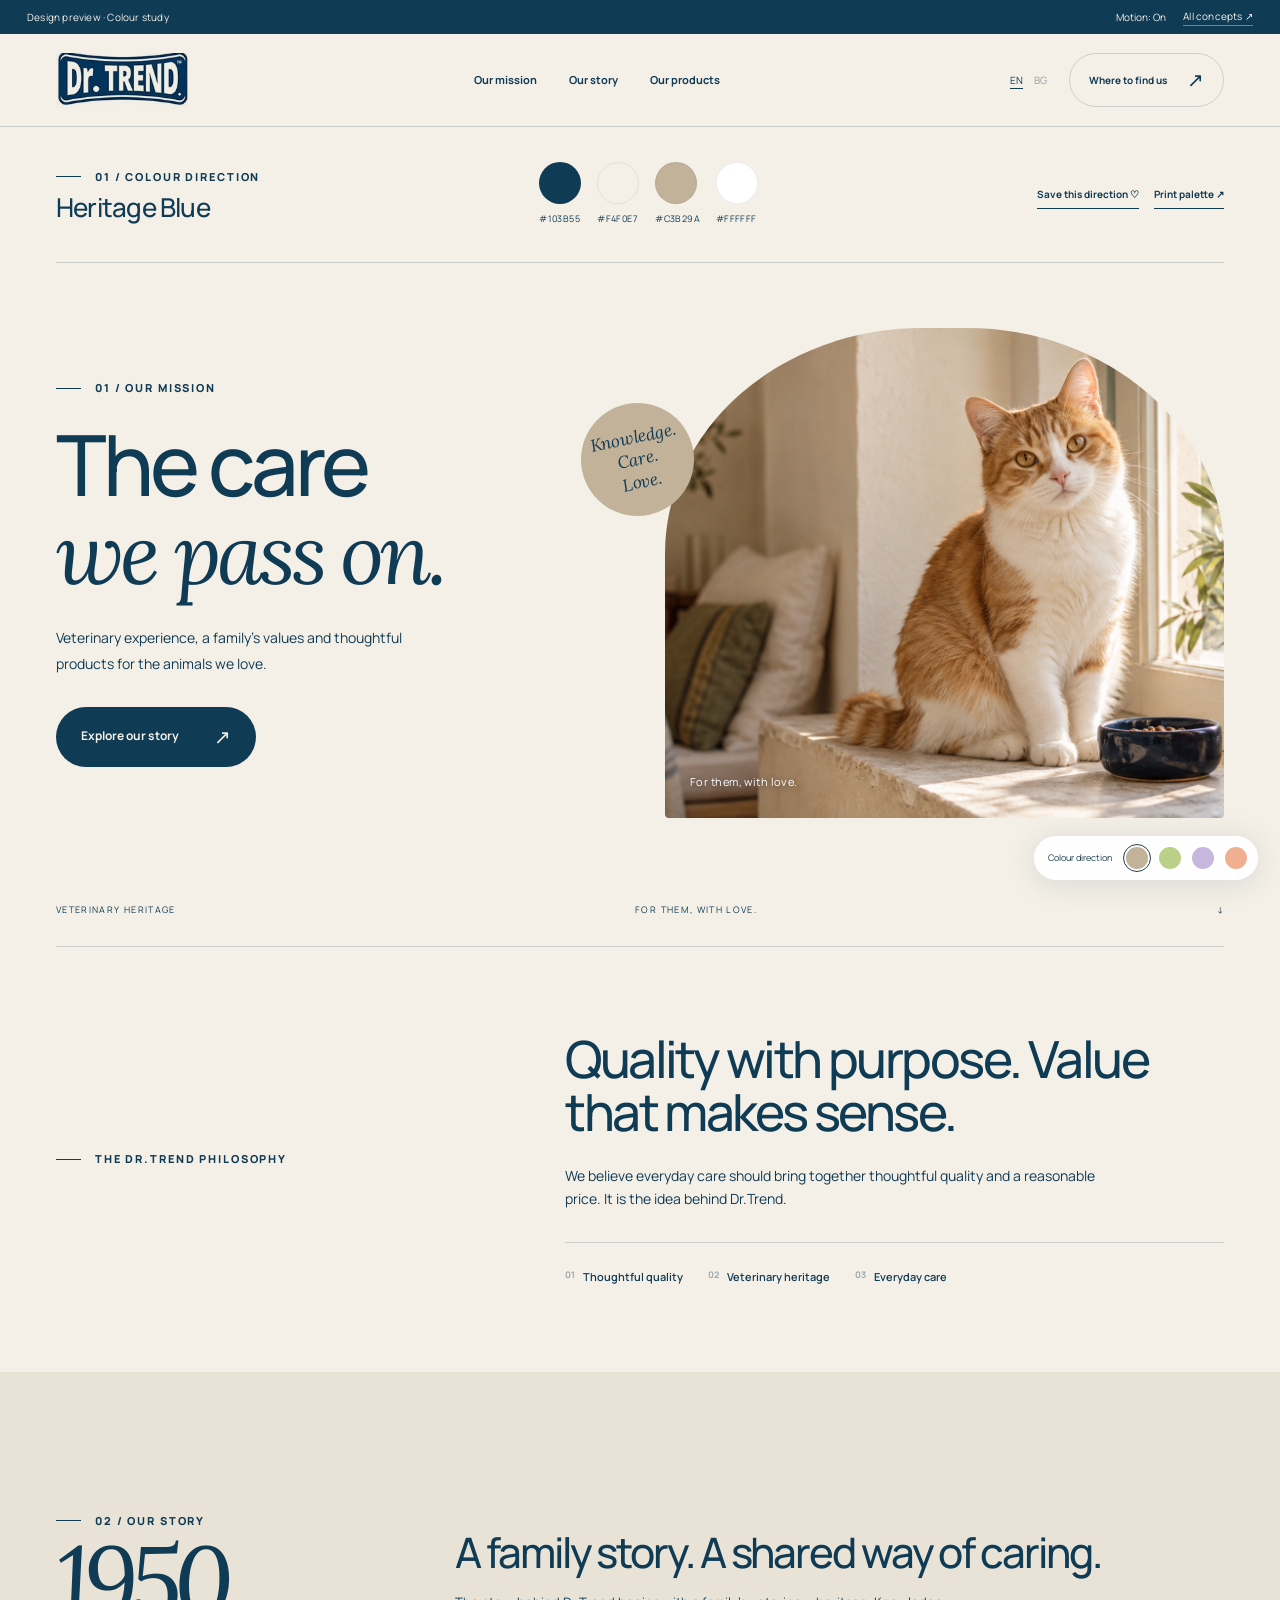
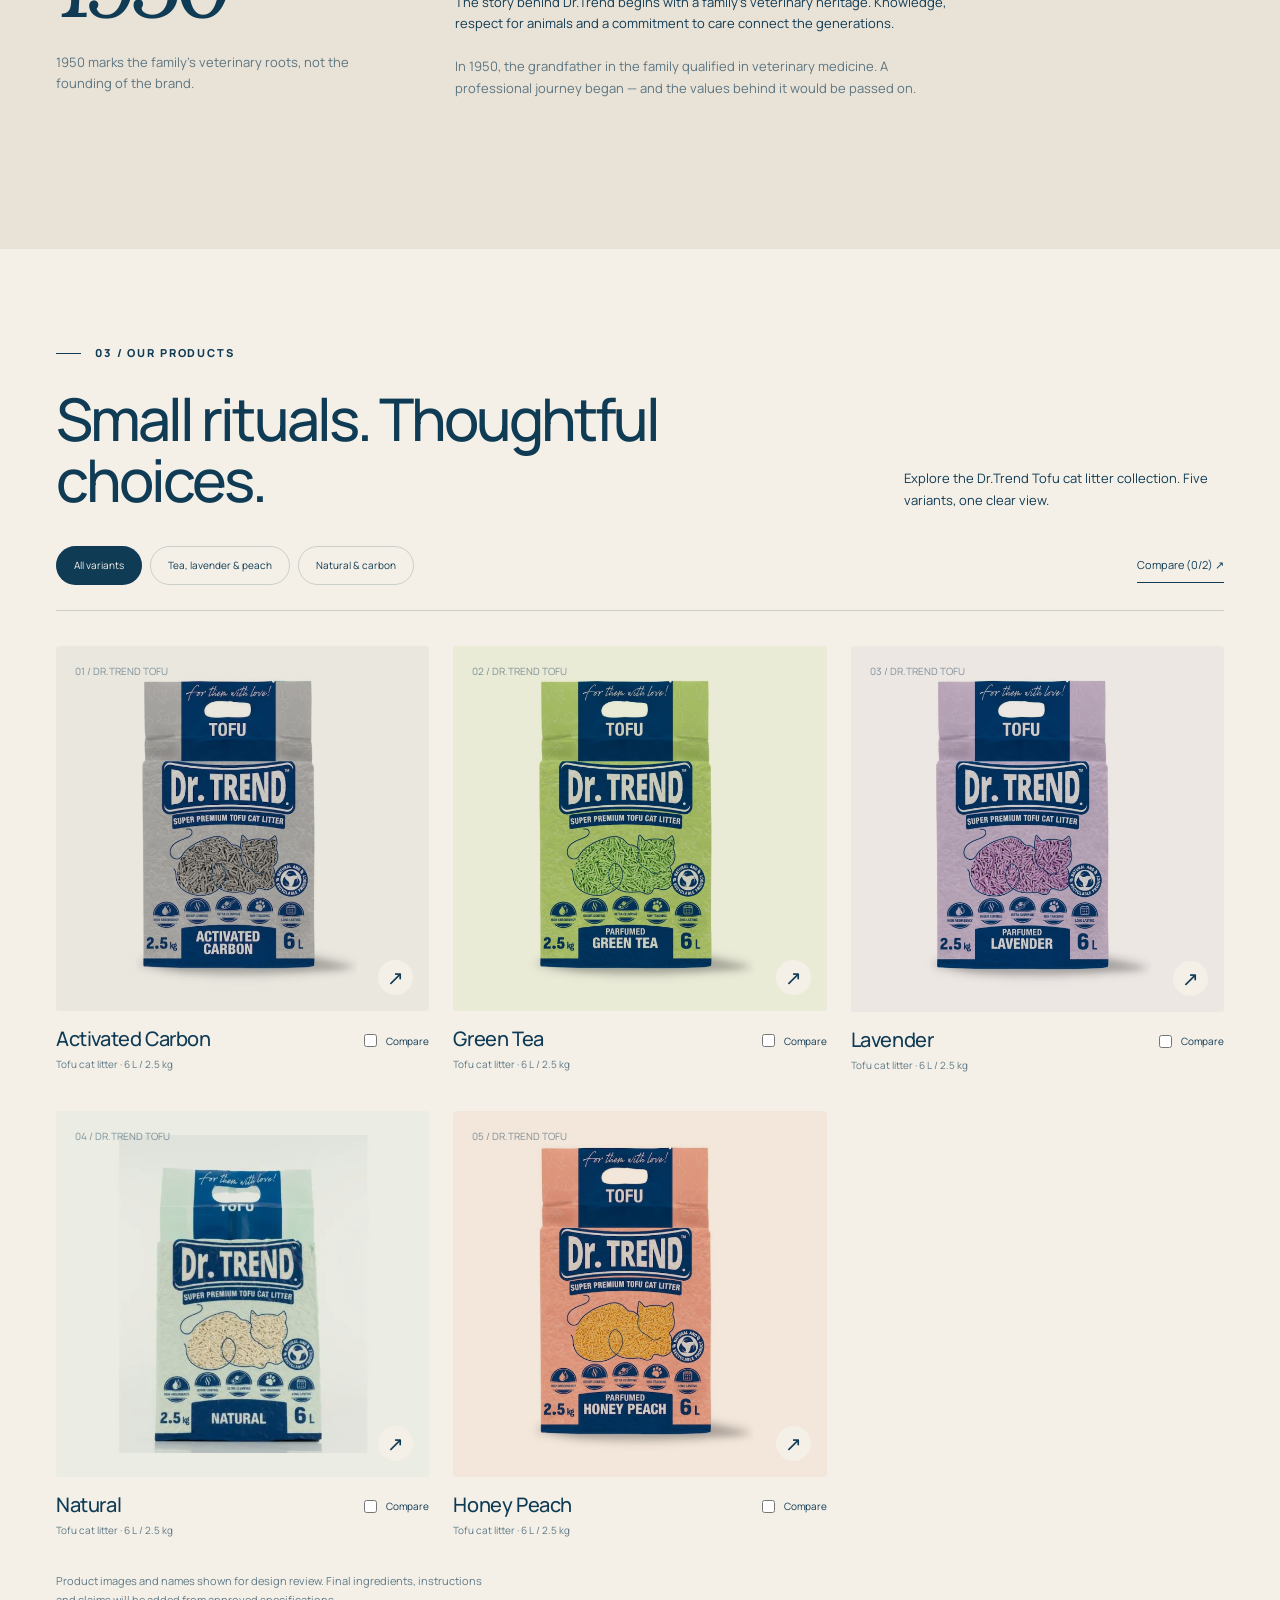
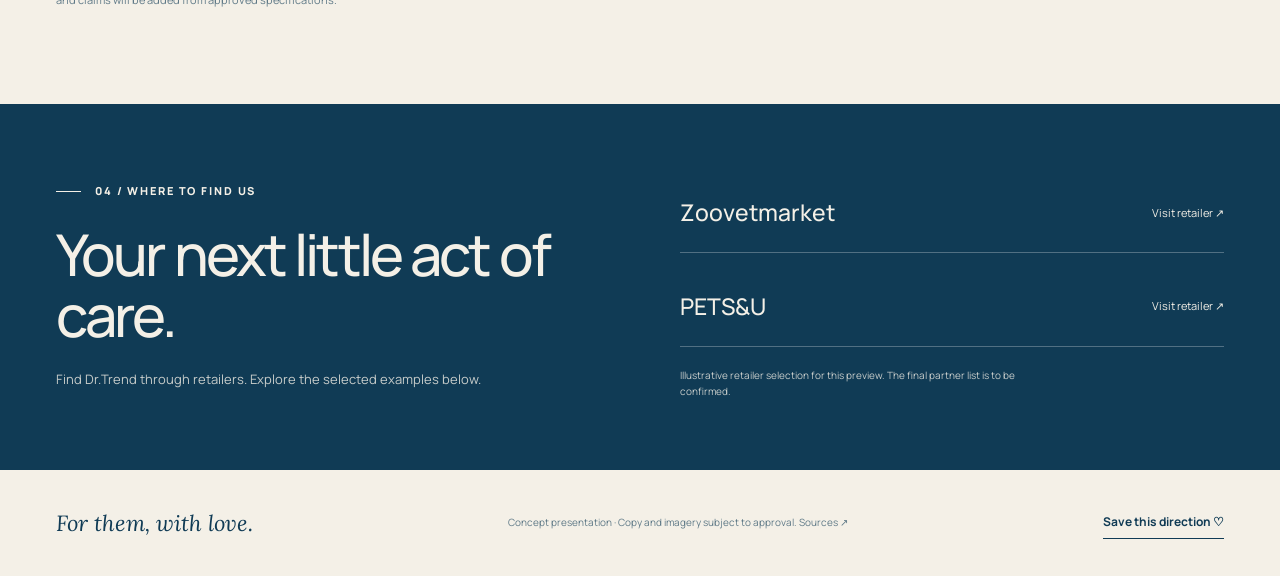
==== concept.html @ 0f2d9345 "Publish Dr.Trend design concepts for review" ====
<!doctype html><html lang="en"><head><meta charset="utf-8"><meta name="viewport" content="width=device-width,initial-scale=1"><meta name="description" content="Dr.Trend brand colour concept."><meta name="robots" content="noindex,nofollow"><title>Dr.Trend — Colour concept</title><link rel="stylesheet" href="assets/fonts.css?v=20261012-4"><link rel="stylesheet" href="styles.css?v=20261012-4"><script defer src="shared.js?v=20261012-4"></script><script defer src="site.js?v=20261012-4"></script></head><body data-page="concept"><a class="skip-link" href="#main">Skip to content</a><div id="app"></div><noscript>Please enable JavaScript to view this interactive design preview.</noscript></body></html>
---- assets/fonts.css ----
@font-face {
  font-family: 'Lora';
  font-style: italic;
  font-weight: 400;
  font-display: swap;
  src: url(font-0.ttf) format('truetype');
}
@font-face {
  font-family: 'Lora';
  font-style: italic;
  font-weight: 500;
  font-display: swap;
  src: url(font-1.ttf) format('truetype');
}
@font-face {
  font-family: 'Lora';
  font-style: normal;
  font-weight: 400;
  font-display: swap;
  src: url(font-2.ttf) format('truetype');
}
@font-face {
  font-family: 'Lora';
  font-style: normal;
  font-weight: 500;
  font-display: swap;
  src: url(font-3.ttf) format('truetype');
}
@font-face {
  font-family: 'Lora';
  font-style: normal;
  font-weight: 600;
  font-display: swap;
  src: url(font-4.ttf) format('truetype');
}
@font-face {
  font-family: 'Manrope';
  font-style: normal;
  font-weight: 400;
  font-display: swap;
  src: url(font-5.ttf) format('truetype');
}
@font-face {
  font-family: 'Manrope';
  font-style: normal;
  font-weight: 500;
  font-display: swap;
  src: url(font-6.ttf) format('truetype');
}
@font-face {
  font-family: 'Manrope';
  font-style: normal;
  font-weight: 600;
  font-display: swap;
  src: url(font-7.ttf) format('truetype');
}
@font-face {
  font-family: 'Manrope';
  font-style: normal;
  font-weight: 700;
  font-display: swap;
  src: url(font-8.ttf) format('truetype');
}
@font-face {
  font-family: 'Manrope';
  font-style: normal;
  font-weight: 800;
  font-display: swap;
  src: url(font-9.ttf) format('truetype');
}
---- styles.css ----
@import url('assets/fonts.css');
:root{--ink:#103b55;--paper:#f4f0e7;--accent:#c3b29a;--white:#fff;--line:color-mix(in srgb,var(--ink) 18%,transparent);--ease:cubic-bezier(.2,.75,.2,1)}
*{box-sizing:border-box}html{scroll-behavior:smooth;scroll-padding-top:135px}body{margin:0;background:var(--paper);color:var(--ink);font-family:Manrope,Arial,sans-serif;font-size:15px;line-height:1.65}button,input,select,textarea{font:inherit}button,a,input,select,textarea{-webkit-tap-highlight-color:transparent}button{cursor:pointer;color:inherit}a{color:inherit;text-decoration:none}button{border:0;background:none}button:disabled{cursor:default;opacity:.5}img{max-width:100%;display:block}h1,h2,h3,p{margin:0}h1,h2,h3{line-height:1.05;letter-spacing:-.05em;font-weight:500}h1{font-size:clamp(48px,6.6vw,108px)}h2{font-size:clamp(38px,4.6vw,72px)}h3{font-size:28px}p{max-width:62ch}em{font-family:Lora,Georgia,serif;font-weight:400}::selection{background:var(--accent);color:var(--ink)}:focus-visible{outline:3px solid #db7353;outline-offset:5px}svg{display:block}section[id]{scroll-margin-top:130px}.wrap{width:min(1320px,calc(100% - 112px));margin:auto}.eyebrow{font-size:11px;font-weight:800;letter-spacing:.17em;text-transform:uppercase;display:flex;align-items:center;gap:14px}.eyebrow:before{content:'';width:25px;height:1px;background:currentColor}.serif{font-family:Lora,Georgia,serif}.muted{opacity:.65}.btn{display:inline-flex;align-items:center;justify-content:center;gap:35px;padding:16px 25px;border-radius:99px;background:var(--ink);color:var(--paper);font-size:12px;font-weight:700;transition:transform .25s,background .25s;line-height:1.4;min-height:46px}.btn:hover{transform:translateY(-3px)}.btn.light{background:var(--paper);color:var(--ink)}.btn.outline{border:1px solid var(--line);background:transparent;color:var(--ink)}.btn span{font-size:20px;font-weight:400}.text-link{display:inline-flex;align-items:center;gap:20px;font-size:12px;font-weight:700;border-bottom:1px solid currentColor;padding:6px 0}.skip-link{position:fixed;z-index:999;left:10px;top:-90px;padding:12px 24px;background:white;color:#123}.skip-link:focus{top:10px}.brandmark{width:132px;height:55px;display:block;overflow:hidden;position:relative}.brandmark img{width:132px;height:132px;max-width:none;position:absolute;top:-39px;mix-blend-mode:multiply}.brandmark img{user-select:none}.reveal{opacity:1;transform:none}.js-motion .reveal:not(.seen){opacity:0;transform:translateY(28px)}.reveal{transition:opacity .85s var(--ease),transform .85s var(--ease)}.toast{position:fixed;bottom:25px;left:50%;transform:translate(-50%,30px);opacity:0;background:#103b55;color:white;padding:14px 26px;border-radius:50px;z-index:1000;transition:.3s;pointer-events:none;text-align:center;min-width:220px}.toast.visible{opacity:1;transform:translate(-50%,0)}
/* The presentation studio */
.studio{--ink:#153b4d;--paper:#f6f5f0;--accent:#c6cdbb}.studio-header{display:flex;justify-content:space-between;align-items:center;padding:20px 0;border-bottom:1px solid var(--line)}.studio-header .left{display:flex;align-items:center;gap:26px}.studio-label{border-left:1px solid var(--line);padding-left:25px;font-size:10px;text-transform:uppercase;letter-spacing:.2em}.studio-header nav{display:flex;gap:32px;font-size:12px}.studio-hero{display:grid;grid-template-columns:1.22fr 1fr;gap:50px;padding:75px 0 60px;align-items:center}.studio-hero h1{font-size:clamp(45px,5.7vw,84px);max-width:800px;margin:25px 0;line-height:1.08}.studio-hero p{max-width:470px;font-size:14px;line-height:1.9}.studio-hero .hero-footer{display:flex;gap:30px;align-items:center;margin-top:30px}.edition{font-size:10px;letter-spacing:.16em;text-transform:uppercase}.studio-art{position:relative;min-height:470px;background:#e1e7db;border-radius:48% 48% 8px 8px;overflow:hidden}.studio-art .halo{width:300px;height:300px;border:1px solid #153b4d35;border-radius:50%;position:absolute;top:65px;left:50%;transform:translateX(-50%)}.studio-art .halo:after{content:'';position:absolute;inset:-28px;border:1px solid #153b4d20;border-radius:50%}.studio-art img{width:240px;position:absolute;mix-blend-mode:multiply;bottom:75px;left:50%;filter:drop-shadow(0 20px 12px #143b4b18);transform:translateX(-50%) rotate(8deg)}.studio-art .art-second{width:180px;left:19%;bottom:52px;transform:rotate(-13deg)}.studio-art .art-third{width:170px;left:auto;right:-15px;bottom:50px;transform:rotate(17deg)}.studio-art .art-caption{position:absolute;bottom:24px;left:25px;right:25px;display:flex;justify-content:space-between;font-size:10px;text-transform:uppercase;letter-spacing:.15em}.studio-art .art-top{position:absolute;top:28px;left:32px;font-family:Lora,serif;font-style:italic;font-size:25px;z-index:1}.steps-strip{display:flex;justify-content:space-between;gap:25px;border-top:1px solid var(--line);border-bottom:1px solid var(--line);padding:22px 0;font-size:12px;margin-bottom:85px}.steps-strip span{display:flex;gap:15px;align-items:center}.steps-strip b{font-size:10px;opacity:.45}.section-heading{display:flex;align-items:flex-end;justify-content:space-between;gap:35px;margin-bottom:35px}.section-heading h2{margin-top:16px;font-size:clamp(34px,3.9vw,58px)}.section-heading p{font-size:12px;max-width:320px}.palette-grid{display:grid;grid-template-columns:1fr 1fr;gap:38px 28px}.palette-card{--ink:#103b55;--paper:#f4f0e7;--accent:#c3b29a;min-width:0}.palette-art{background:var(--paper);height:355px;border:1px solid var(--line);padding:20px 26px;position:relative;overflow:hidden;border-radius:4px;color:var(--ink);display:block;transition:box-shadow .35s}.palette-art:hover{box-shadow:0 18px 45px #18374214}.mini-header{display:flex;align-items:center;justify-content:space-between;border-bottom:1px solid var(--line);padding-bottom:12px}.mini-header .brandmark{transform:scale(.66);transform-origin:left;width:90px;height:38px}.mini-header small{font-size:7px;letter-spacing:.1em}.mini-content{position:relative;z-index:2;padding-top:37px;width:62%}.mini-content .eyebrow{font-size:7px;gap:7px}.mini-content h3{font-size:37px;margin:12px 0 18px;font-weight:600}.mini-content h3 em{display:block;font-weight:400}.mini-content .mini-button{background:var(--ink);color:var(--paper);border-radius:25px;display:inline-block;padding:8px 13px;font-size:7px}.mini-product{position:absolute;width:39%;right:8px;bottom:13px;mix-blend-mode:multiply;transform:rotate(8deg);transition:transform .5s}.palette-art:hover .mini-product{transform:rotate(0deg) translateY(-8px)}.mini-orbit{position:absolute;right:5%;top:32%;width:210px;height:210px;border:1px solid var(--line);border-radius:50%}.palette-card[data-theme="sage"] .palette-art{border-radius:120px 4px 4px 4px}.palette-card[data-theme="sage"] .mini-header{margin-left:30px}.palette-card[data-theme="sage"] .mini-content h3{font-family:Lora,serif;font-size:35px}.palette-card[data-theme="lilac"] .mini-orbit{border-radius:25px;transform:rotate(25deg);background:var(--accent);border:0}.palette-card[data-theme="lilac"] .mini-content h3{font-weight:800}.palette-card[data-theme="peach"] .mini-orbit{background:var(--accent);border:0;width:240px;height:240px;right:-20px;top:100px}.palette-card[data-theme="peach"] .mini-content h3{font-weight:800;letter-spacing:-.065em}.palette-meta{padding:20px 1px}.palette-meta-top{display:flex;align-items:center;justify-content:space-between;gap:20px}.palette-meta h3{font-size:23px;letter-spacing:-.04em}.palette-meta h3 small{font-size:11px;margin-right:13px;opacity:.5;font-weight:400}.palette-meta p{font-size:12px;margin-top:6px;opacity:.7}.swatches{display:flex;gap:8px}.swatch{padding:0;display:flex;flex-direction:column;gap:8px;text-align:left}.swatch i,.swatches>i{height:28px;width:28px;border-radius:50%;display:block;background:var(--swatch);border:1px solid #153b4d14}.swatch span{font-size:9px;letter-spacing:.04em}.palette-meta .text-link{margin-top:16px}.studio-demos{padding:80px 0}.demo-grid{display:grid;grid-template-columns:1fr 1fr;gap:28px}.demo-card{padding:35px;background:#103b55;color:#f4f0e7;position:relative;min-height:410px;overflow:hidden;display:flex;flex-direction:column;align-items:flex-start}.demo-card h3{font-size:clamp(32px,3.2vw,52px);max-width:300px;margin:25px 0 15px;position:relative;z-index:2}.demo-card p{font-size:12px;max-width:290px;position:relative;z-index:2}.demo-card .btn{margin-top:25px;position:relative;z-index:2}.demo-card.play{background:#c8b9e0;color:#272b48}.demo-card.play .decor-paw{position:absolute;font-size:230px;right:-30px;bottom:2px;opacity:.16;transform:rotate(-20deg)}.demo-card.heritage:after{content:'1950';position:absolute;bottom:-60px;right:-10px;font-size:200px;font-family:Lora,serif;font-style:italic;opacity:.08;letter-spacing:-.1em}.demo-card .tag{font-size:9px;letter-spacing:.13em;text-transform:uppercase;border:1px solid currentColor;border-radius:20px;padding:4px 11px;opacity:.7}.review-section{border-top:1px solid var(--line);padding:65px 0;display:grid;grid-template-columns:1fr 1fr;gap:80px}.review-section h2{font-size:45px;margin:15px 0 20px}.review-section p{font-size:13px}.review-form{display:grid;gap:18px}.review-form label{font-size:11px;letter-spacing:.02em;font-weight:700;display:grid;gap:7px}.review-form select,.review-form textarea{width:100%;background:transparent;border:1px solid var(--line);border-radius:3px;padding:12px;color:var(--ink)}.review-form textarea{resize:vertical;min-height:90px}.review-form .row{display:grid;grid-template-columns:1fr 1fr;gap:18px}.studio-note{font-size:11px;line-height:1.8;margin-top:22px;opacity:.65}.studio-footer{padding:25px 0;border-top:1px solid var(--line);display:flex;justify-content:space-between;font-size:10px;gap:25px}
/* Shared brand site */
.preview-bar{position:relative;z-index:50;background:var(--ink);color:var(--paper);min-height:34px;padding:6px 27px;display:flex;align-items:center;justify-content:space-between;font-size:10px;letter-spacing:.02em;gap:12px}.preview-bar .preview-actions{display:flex;align-items:center;gap:17px}.preview-bar a{border-bottom:1px solid #ffffff60}.preview-bar button{font-size:10px;padding:0}.site-header{position:sticky;top:0;z-index:40;background:color-mix(in srgb,var(--paper) 94%,transparent);backdrop-filter:blur(15px);border-bottom:1px solid var(--line)}.site-nav{display:flex;align-items:center;justify-content:space-between;min-height:92px;gap:28px}.navlinks{display:flex;gap:32px;font-size:11px;font-weight:700}.navlinks a{position:relative}.navlinks a:after{content:'';position:absolute;bottom:-6px;left:0;width:0;height:1px;background:var(--ink);transition:width .3s}.navlinks a:hover:after{width:100%}.nav-right{display:flex;gap:18px;align-items:center}.language{display:flex;gap:3px}.language button{font-size:10px;padding:4px;opacity:.45}.language button.active{opacity:1;text-decoration:underline;text-underline-offset:4px}.nav-right .btn{font-size:10px;padding:12px 19px;gap:20px;min-height:40px}.menu-toggle{display:none;font-size:23px}.site-hero{display:grid;grid-template-columns:1fr 1fr;position:relative;min-height:650px;align-items:center;gap:50px;padding:65px 0}.hero-copy{position:relative;z-index:2}.hero-copy h1{margin:23px 0 27px}.hero-copy h1 em{display:block}.hero-copy p{max-width:390px;font-size:14px;line-height:1.85}.hero-copy .btn{margin-top:30px}.hero-image{height:560px;position:relative;border-radius:46% 46% 4px 4px;overflow:hidden}.hero-image img{width:100%;height:100%;object-fit:cover;object-position:63% center;scale:1.02;transition:scale 1s}.hero-image:hover img{scale:1.05}.hero-caption{position:absolute;left:25px;bottom:27px;color:white;font-size:11px;letter-spacing:.04em;text-shadow:0 1px 6px #0008}.hero-seal{width:113px;height:113px;background:var(--accent);color:var(--ink);border-radius:50%;display:flex;align-items:center;justify-content:center;position:absolute;right:calc(50% - 54px);top:140px;font-family:Lora,serif;font-style:italic;line-height:1.3;font-size:17px;transform:rotate(-12deg);z-index:3;text-align:center}.hero-bottom{display:flex;justify-content:space-between;padding:20px 0 28px;font-size:9px;letter-spacing:.15em;text-transform:uppercase;border-bottom:1px solid var(--line)}.hero-bottom span:last-child{letter-spacing:0;font-size:18px}.principles{padding:85px 0;display:grid;grid-template-columns:.8fr 1.2fr;gap:70px}.principles h2{max-width:630px;font-size:clamp(34px,4vw,60px)}.principles p{font-size:14px;margin-top:25px;max-width:530px}.principle-list{display:flex;gap:25px;margin-top:32px;border-top:1px solid var(--line);padding-top:25px;font-size:11px;font-weight:600}.principle-list span{display:flex;gap:8px}.principle-list b{opacity:.4;font-size:9px}.story-section{padding:80px 0 90px;background:color-mix(in srgb,var(--accent) 22%,var(--paper))}.story-intro{display:grid;grid-template-columns:1fr 1fr;gap:65px;align-items:end;margin:25px 0 50px}.story-intro p{font-size:14px;max-width:490px}.story-spread{perspective:1800px;display:grid;grid-template-columns:1fr 1fr;min-height:450px;position:relative}.album-cover{background:var(--ink);color:var(--paper);padding:48px;position:relative;transform-origin:right center;transform:rotateY(calc(var(--fold,0) * -35deg));transition:transform .2s linear;box-shadow:12px 15px 40px #142c3320;display:flex;flex-direction:column;justify-content:space-between;min-height:450px}.album-cover:before{content:'';position:absolute;inset:20px;border:1px solid #ffffff30;pointer-events:none}.album-cover .year{font-family:Lora,serif;font-size:clamp(75px,10vw,150px);line-height:1;letter-spacing:-.07em}.album-cover .caption{font-size:12px;max-width:220px}.album-cover .book-top{font-size:9px;letter-spacing:.2em;text-transform:uppercase}.album-page{background:var(--paper);padding:50px;display:flex;flex-direction:column;justify-content:center;box-shadow:10px 15px 40px #142c3310}.chapter-controls{display:flex;gap:10px;margin-bottom:35px}.chapter-controls button{width:37px;height:37px;border:1px solid var(--line);border-radius:50%;font-size:11px}.chapter-controls button[aria-selected="true"]{background:var(--ink);color:var(--paper)}.chapter-copy h3{font-family:Lora,serif;font-size:32px;margin:15px 0 22px;line-height:1.15}.chapter-copy p{font-size:13px;line-height:1.9}.chapter-next{margin-top:26px}.story-footnote{font-size:10px;opacity:.65;margin-top:22px}.products-section{padding:95px 0}.products-top{display:flex;justify-content:space-between;gap:35px;align-items:end;margin:25px 0 35px}.products-top h2{max-width:660px}.products-top p{font-size:13px;max-width:320px}.filter-row{display:flex;align-items:center;justify-content:space-between;gap:20px;border-bottom:1px solid var(--line);padding-bottom:25px;margin-bottom:35px}.filters{display:flex;gap:8px;flex-wrap:wrap}.filters button{border:1px solid var(--line);border-radius:30px;padding:10px 17px;font-size:10px}.filters button[aria-pressed="true"]{background:var(--ink);color:var(--paper)}.compare-button{font-size:11px;white-space:nowrap;border-bottom:1px solid currentColor;padding:8px 0}.products-grid{display:grid;grid-template-columns:repeat(3,1fr);gap:38px 24px}.product-card{min-width:0}.product-card[hidden]{display:none}.product-visual{position:relative;aspect-ratio:1/.98;background:color-mix(in srgb,var(--product) 15%,var(--paper));overflow:hidden;border-radius:3px}.product-visual img{width:100%;height:100%;object-fit:contain;mix-blend-mode:multiply;transition:transform .6s var(--ease);padding:24px}.product-card:hover .product-visual img{transform:translateY(-8px) rotate(-3deg)}.product-view{width:100%;height:100%;padding:0;display:block}.product-number{position:absolute;top:17px;left:19px;font-size:10px;opacity:.5;z-index:1;pointer-events:none}.product-plus{width:35px;height:35px;border-radius:50%;background:var(--paper);position:absolute;right:16px;bottom:16px;display:grid;place-items:center;font-size:20px;pointer-events:none}.product-info{display:flex;justify-content:space-between;gap:15px;margin-top:17px}.product-info h3{font-size:20px;letter-spacing:-.02em}.product-info small{display:block;font-size:10px;opacity:.65;margin-top:7px}.product-compare{font-size:10px;display:flex;gap:6px;align-items:center;align-self:start;padding-top:3px;cursor:pointer}.product-compare input{accent-color:var(--ink)}.product-notice{font-size:11px;opacity:.65;margin-top:34px}.retail-section{background:var(--ink);color:var(--paper);padding:70px 0}.retail-grid{display:grid;grid-template-columns:1fr 1fr;gap:80px;align-items:center}.retail-section h2{font-size:clamp(35px,4.5vw,65px);margin:24px 0}.retail-section p{font-size:13px;opacity:.8}.retail-links{display:grid;gap:15px}.retail-links a{display:flex;justify-content:space-between;align-items:center;border-bottom:1px solid #ffffff45;padding:20px 0}.retail-links strong{font-size:23px;font-weight:500}.retail-links span{font-size:11px}.retail-note{font-size:10px!important;margin-top:20px}.site-footer{padding:35px 0;display:flex;justify-content:space-between;align-items:center;gap:30px}.site-footer p{font-size:10px;opacity:.65;max-width:430px}.site-footer .footer-mark{font-family:Lora,serif;font-size:22px;font-style:italic}.palette-dock{position:fixed;right:22px;bottom:20px;z-index:60;padding:9px;background:#ffffffef;box-shadow:0 3px 30px #092c4420;border-radius:40px;display:flex;gap:7px;backdrop-filter:blur(12px)}.palette-dock button{width:26px;height:26px;border-radius:50%;background:var(--dot);border:2px solid white;outline:1px solid transparent;padding:0}.palette-dock button[aria-pressed="true"]{outline-color:#243e4a}.palette-dock .dock-label{font-size:9px;align-self:center;margin:0 5px;color:#1a3e4b}.concept-summary{padding:35px 0;border-bottom:1px solid var(--line);display:flex;align-items:center;justify-content:space-between;gap:25px}.concept-summary h2{font-size:26px;letter-spacing:-.03em;margin-top:8px}.concept-summary .swatches{gap:16px}.concept-summary .swatch i{width:42px;height:42px}.concept-actions{display:flex;align-items:center;gap:15px}.concept-actions button{font-size:10px}.concept-page .site-hero{min-height:600px}.concept-page .hero-image{height:490px}.concept-page[data-theme="sage"] .hero-copy h1{font-family:Lora,serif;font-size:clamp(45px,5.7vw,88px);line-height:1.08}.concept-page[data-theme="sage"] .hero-image{border-radius:48% 48% 48% 4px}.concept-page[data-theme="lilac"] .hero-copy h1{font-weight:800;letter-spacing:-.07em}.concept-page[data-theme="lilac"] .hero-image{border-radius:12px;transform:rotate(3deg);box-shadow:-22px 22px 0 var(--accent)}.concept-page[data-theme="peach"] .hero-image{border-radius:50% 50% 40% 40%}.concept-page[data-theme="peach"] .hero-copy h1{font-weight:800;letter-spacing:-.07em}.concept-page .compact-story{display:grid;grid-template-columns:.6fr 1.4fr;gap:70px;padding:60px 0}.compact-story .big-year{font:italic 100px/1 Lora,serif;letter-spacing:-.08em}.compact-story h2{font-size:42px;margin:18px 0}.compact-story p{font-size:13px}
/* Second concept: sculptural, lively and deliberately different */
.play-page{--ink:#302d51;--paper:#f4f0fa;--accent:#c7b6dd}.play-page .brandmark{background:#fff;border-radius:6px}.play-page .brandmark img{mix-blend-mode:normal}.play-page .site-nav{min-height:84px}.play-hero{position:relative;min-height:690px;padding:55px 0 0;overflow:hidden}.play-hero-grid{display:grid;grid-template-columns:1.12fr 1fr;align-items:center;gap:5px;min-height:595px}.play-hero h1{font-size:clamp(53px,7.2vw,113px);font-weight:800;letter-spacing:-.075em;line-height:.99;margin:24px 0}.play-hero h1 .stroke{color:var(--ink);font-family:Lora,serif;font-weight:400;font-style:italic}.play-hero p{font-size:14px;max-width:400px}.play-hero .btn{margin-top:25px}.scene-container{position:relative;align-self:stretch;min-height:540px;touch-action:pan-y}.scene-container canvas{width:100%;height:100%;position:absolute;inset:0;cursor:grab;z-index:2;touch-action:pan-y}.scene-container canvas:active{cursor:grabbing}.scene-backdrop{position:absolute;width:100%;aspect-ratio:1;top:20px;border-radius:50%;background:var(--accent);opacity:.65}.scene-orbit{position:absolute;border:1px solid var(--line);border-radius:50%;inset:3% -7% 6%;transform:rotate(18deg);pointer-events:none}.scene-controls{position:absolute;left:0;right:0;bottom:12px;z-index:3;display:flex;flex-wrap:wrap;align-items:center;justify-content:center;gap:10px}.scene-controls button{font-size:10px;background:var(--paper);border:1px solid var(--line);border-radius:30px;padding:8px 12px}.scene-instruction{position:absolute;top:36px;right:0;font-size:9px;z-index:3;letter-spacing:.08em;text-transform:uppercase}.scene-label{font-size:9px;opacity:.6;text-align:center;margin-top:5px}.scene-fallback{position:absolute;inset:40px 10px 65px;border-radius:45%;overflow:hidden}.scene-fallback img{width:100%;height:100%;object-fit:cover}.scene-live .scene-fallback{display:none}.scene-fallback-note{display:none}.no-webgl .scene-fallback-note{display:block}.play-marquee{background:var(--ink);color:var(--paper);padding:32px 0;overflow:hidden;white-space:nowrap;clip-path:polygon(0 12%,100% 0,100% 88%,0 100%);margin:25px 0 55px}.marquee-track{display:flex;gap:50px;width:max-content;animation:marquee 28s linear infinite}.marquee-track span{font-size:26px;font-weight:600;letter-spacing:-.03em}.marquee-track b{font-size:23px;color:var(--accent)}@keyframes marquee{to{transform:translateX(-50%)}}.play-principles{display:grid;grid-template-columns:1fr 1fr 1fr;gap:1px;background:var(--line);border:1px solid var(--line);margin-bottom:90px}.play-principle{background:var(--paper);padding:35px}.play-principle .number{font-size:11px;margin-bottom:25px;opacity:.5}.play-principle h3{font-size:28px;font-weight:700;margin-bottom:16px}.play-principle p{font-size:12px;max-width:270px}.play-history{padding:90px 0;background:var(--ink);color:var(--paper)}.play-history h2{font-weight:800;font-size:clamp(42px,5.5vw,82px);margin:25px 0 35px;max-width:800px}.history-rail{display:grid;grid-template-columns:1fr 1fr 1fr;gap:22px;margin-top:40px}.history-tile{color:var(--ink);background:var(--paper);min-height:340px;border-radius:7px;padding:32px;position:relative;transition:transform .5s var(--ease);transform:translateY(calc(var(--stagger,0) * 25px)) rotate(var(--tilt,0deg));display:flex;flex-direction:column;justify-content:space-between}.history-tile:nth-child(2){background:var(--accent)}.history-tile:nth-child(3){background:#e8d8c3}.history-tile .tile-year{font-family:Lora,serif;font-style:italic;font-size:64px;letter-spacing:-.055em;line-height:1.2}.history-tile h3{font-size:24px;font-weight:700;margin:30px 0 17px}.history-tile p{font-size:12px}.history-tile:hover{transform:translateY(-8px) rotate(0)}.play-page .products-top h2{font-weight:800}.play-page .product-visual{border-radius:90px 90px 12px 12px}.play-page .product-visual:hover{border-radius:45px 45px 12px 12px}.play-page .product-card:nth-child(even) .product-visual{border-radius:12px 12px 90px 12px}.play-page .retail-section{background:var(--accent);color:var(--ink);border-radius:70px 70px 0 0}.play-page .retail-links a{border-color:var(--line)}
/* Product detail and comparison */
dialog{color:var(--ink);background:var(--paper);border:0;padding:0;width:min(900px,calc(100vw - 32px));max-height:90vh;border-radius:10px;box-shadow:0 40px 120px #071c4d50}dialog::backdrop{background:#071b35aa;backdrop-filter:blur(7px)}.dialog-close{position:absolute;right:15px;top:15px;border:1px solid var(--line);border-radius:50%;width:37px;height:37px;z-index:3;background:var(--paper);font-size:20px}.product-dialog-body{display:grid;grid-template-columns:1fr 1fr}.dialog-visual{background:color-mix(in srgb,var(--product) 23%,var(--paper));display:grid;place-items:center;padding:35px}.dialog-visual img{mix-blend-mode:multiply;max-height:490px;object-fit:contain}.dialog-copy{padding:60px 36px 35px}.dialog-copy h2{font-size:37px;margin:15px 0 24px}.dialog-copy dl{margin:0 0 25px}.dialog-copy dl div{display:flex;justify-content:space-between;gap:20px;border-bottom:1px solid var(--line);padding:12px 0;font-size:11px}.dialog-copy dd{margin:0;text-align:right}.variant-picker{display:flex;gap:8px;margin:18px 0}.variant-picker button{width:28px;height:28px;border-radius:50%;background:var(--product);border:3px solid var(--paper);outline:1px solid transparent}.variant-picker button[aria-pressed="true"]{outline-color:var(--ink)}.dialog-copy p{font-size:10px;opacity:.7;margin-bottom:25px}.comparison-body{padding:50px 35px 35px}.comparison-body h2{font-size:36px;margin-bottom:20px}.compare-grid{display:grid;grid-template-columns:1fr 1fr;gap:25px}.compare-grid img{height:190px;object-fit:contain;mix-blend-mode:multiply;margin:auto}.compare-grid h3{font-size:22px;margin:15px 0}.compare-grid dl{font-size:12px}.compare-grid dt{opacity:.6;margin-top:10px}.compare-grid dd{margin:0}.compare-empty{font-size:13px;padding:25px 0}
.reduce-motion *,.reduce-motion *:before,.reduce-motion *:after{animation:none!important;transition:none!important;scroll-behavior:auto!important}.reduce-motion .reveal{opacity:1!important;transform:none!important}.reduce-motion .album-cover,.reduce-motion .history-tile{transform:none!important}.reduce-motion .hero-image img{scale:1!important}html:has(.reduce-motion){scroll-behavior:auto}.print-only{display:none}
@media(prefers-reduced-motion:reduce){html{scroll-behavior:auto}.reveal{opacity:1!important;transform:none!important}.marquee-track{animation:none}.album-cover{transform:none!important}}
@media(min-width:1600px){.site-hero{padding:85px 0}.hero-image{height:630px}}
@media(max-width:1050px){.wrap{width:calc(100% - 64px)}.studio-hero{gap:25px}.studio-art{min-height:420px}.studio-hero h1{font-size:58px}.navlinks{gap:18px}.site-nav{gap:14px}.nav-right .btn{display:none}.hero-copy h1{font-size:66px}.hero-image{height:500px}.site-hero{gap:30px}.hero-seal{right:calc(50% - 50px);top:100px}.palette-art{height:330px}.mini-content h3{font-size:31px}.palette-card[data-theme="sage"] .mini-content h3{font-size:29px}.mini-orbit{width:150px;height:150px}.concept-summary{flex-wrap:wrap}.concept-summary .concept-actions{margin-left:auto}.play-hero h1{font-size:78px}.scene-container{min-height:500px}.principles{gap:40px}.album-cover,.album-page{padding:35px}.history-tile{padding:25px}.play-principle{padding:25px}.review-section{gap:40px}}
@media(max-width:760px){.wrap{width:calc(100% - 40px)}.studio-header{padding:15px 0}.studio-header nav{gap:16px;font-size:10px}.studio-label{display:none}.brandmark{width:112px;height:46px}.brandmark img{width:112px;height:112px;top:-33px}.studio-hero{grid-template-columns:1fr;padding:45px 0;gap:35px}.studio-hero h1{font-size:54px}.studio-hero p{font-size:13px}.studio-art{min-height:360px;max-width:450px;width:100%;margin:auto}.studio-art img{width:195px;bottom:58px}.studio-art .art-second{width:140px;bottom:45px}.studio-art .art-third{width:145px;bottom:40px}.studio-art .halo{width:220px;height:220px;top:45px}.studio-art .art-top{font-size:20px}.steps-strip{margin-bottom:50px;gap:10px;flex-wrap:wrap;font-size:10px;padding:18px 0}.steps-strip span{gap:6px}.section-heading{align-items:start;flex-direction:column;gap:18px}.section-heading h2{font-size:39px}.palette-grid{grid-template-columns:1fr;gap:20px}.palette-art{height:330px}.mini-content h3{font-size:36px}.palette-card[data-theme="sage"] .mini-content h3{font-size:33px}.mini-product{width:39%;bottom:20px;right:0}.mini-orbit{width:170px;height:170px}.demo-grid{grid-template-columns:1fr}.demo-card{min-height:360px;padding:28px}.demo-card h3{font-size:44px}.review-section{grid-template-columns:1fr;gap:30px;padding:45px 0}.review-section h2{font-size:38px}.studio-demos{padding:45px 0}.studio-footer{flex-direction:column;gap:8px}.preview-bar{font-size:8px;padding:6px 12px;gap:8px}.preview-bar .preview-actions{gap:10px}.preview-bar button{font-size:8px}.site-nav{min-height:75px}.navlinks{display:none;position:absolute;top:75px;left:0;right:0;padding:25px;background:var(--paper);border-bottom:1px solid var(--line);flex-direction:column;gap:20px;font-size:14px}.navlinks.open{display:flex}.menu-toggle{display:block}.nav-right{gap:10px}.site-hero{grid-template-columns:1fr;padding:40px 0 30px;gap:38px;min-height:0}.hero-copy h1{font-size:clamp(47px,11vw,70px);margin:20px 0}.hero-copy p{font-size:13px}.hero-copy .btn{margin-top:23px}.hero-image{height:440px;max-width:500px;width:100%;margin:auto}.hero-seal{right:10px;top:300px;width:85px;height:85px;font-size:14px}.hero-bottom{font-size:8px;gap:15px}.principles{grid-template-columns:1fr;gap:25px;padding:55px 0}.principles h2{font-size:40px}.principle-list{flex-direction:column;gap:12px}.story-section{padding:50px 0}.story-intro{grid-template-columns:1fr;gap:25px;margin:25px 0 30px}.story-intro h2{font-size:41px}.story-spread{grid-template-columns:1fr}.album-cover{min-height:300px;padding:35px;transform-origin:bottom center;transform:rotateX(calc(var(--fold,0) * 10deg))}.album-cover .year{font-size:100px}.album-page{padding:30px;min-height:370px}.chapter-controls{margin-bottom:15px}.products-section{padding:55px 0}.products-top{flex-direction:column;align-items:start;gap:20px}.products-top h2{font-size:43px}.filter-row{flex-wrap:wrap}.filters{gap:6px}.filters button{padding:9px 12px;font-size:9px}.products-grid{grid-template-columns:repeat(2,1fr);gap:25px 14px}.product-visual img{padding:13px}.product-info{flex-direction:column;gap:7px;margin-top:13px}.product-info h3{font-size:17px;line-height:1.15}.product-info small{font-size:9px}.product-number{top:10px;left:12px;font-size:8px}.product-plus{width:26px;height:26px;right:10px;bottom:10px;font-size:17px}.product-compare{font-size:10px}.retail-section{padding:50px 0}.retail-grid{grid-template-columns:1fr;gap:30px}.retail-section h2{font-size:41px}.retail-links strong{font-size:22px}.site-footer{padding:25px 0 90px;flex-direction:column;align-items:start;gap:15px}.palette-dock{right:12px;bottom:12px}.concept-summary{gap:18px;padding:25px 0}.concept-summary .swatches{gap:12px}.concept-summary .swatch i{width:32px;height:32px}.concept-summary .concept-actions{margin-left:0;width:100%;justify-content:space-between}.concept-page .hero-image{height:390px}.concept-page .site-hero{min-height:0}.concept-page .compact-story{grid-template-columns:1fr;gap:20px;padding:40px 0}.compact-story .big-year{font-size:85px}.compact-story h2{font-size:37px}.play-hero{padding:35px 0 0;min-height:0}.play-hero-grid{grid-template-columns:1fr;min-height:0}.play-hero h1{font-size:clamp(51px,12vw,82px);margin:20px 0}.scene-container{min-height:470px;margin-top:25px}.scene-backdrop{width:90%;left:5%;top:10px}.scene-orbit{inset:0 0 10%}.scene-instruction{right:10px;top:14px}.scene-controls{bottom:20px}.play-marquee{margin-top:0;margin-bottom:40px;padding:18px 0}.marquee-track span{font-size:22px}.play-principles{grid-template-columns:1fr;margin-bottom:45px}.play-principle{padding:25px;display:grid;grid-template-columns:35px 1fr;gap:10px}.play-principle .number{grid-row:span 2;margin:5px 0}.play-principle h3{font-size:25px;margin:0}.play-principle p{grid-column:2}.play-history{padding:50px 0}.play-history h2{font-size:45px}.history-rail{grid-template-columns:1fr;gap:18px}.history-tile{min-height:290px;transform:none}.history-tile .tile-year{font-size:68px}.play-page .retail-section{border-radius:35px 35px 0 0}.product-dialog-body{grid-template-columns:1fr}.dialog-visual{padding:25px}.dialog-visual img{height:235px}.dialog-copy{padding:25px}.dialog-copy h2{font-size:32px}.comparison-body{padding:55px 20px 25px}.comparison-body h2{font-size:29px}.compare-grid{gap:18px}.compare-grid img{height:150px}.compare-grid h3{font-size:18px}.compare-grid dl{font-size:10px}}
@media(max-width:390px){.studio-hero h1{font-size:46px}.mini-content h3{font-size:32px}.mini-content{width:66%}.palette-card[data-theme="sage"] .mini-content h3{font-size:29px}.studio-header nav{gap:10px}.hero-seal{top:310px}.hero-image{height:370px}.scene-container{min-height:410px}.preview-bar{font-size:7px}.preview-bar button{font-size:7px}.play-hero h1{font-size:50px}}
body{overflow-x:clip}.studio-art .art-top{top:57px;left:50%;transform:translateX(-50%);white-space:nowrap}.studio-art .art-caption{font-size:9px}.album-cover .caption{position:relative;z-index:1}.history-tile{min-width:0}.history-tile:nth-child(2) .tile-year{font-size:clamp(32px,4vw,54px)}
@media print{.preview-bar,.site-header,.palette-dock,.concept-actions,.site-footer,.skip-link,.btn,.toast{display:none!important}.print-only{display:block}.wrap{width:95%}.reveal{opacity:1!important;transform:none!important}body{background:white!important;-webkit-print-color-adjust:exact;print-color-adjust:exact}.concept-summary{break-after:avoid}.site-hero{min-height:0;grid-template-columns:1fr 1fr}.hero-image{height:360px!important}.hero-copy h1{font-size:42px!important}.hero-seal{display:none}.products-section,.story-section{padding:30px 0}.product-card{break-inside:avoid}.palette-card{break-inside:avoid}.review-section,.studio-demos{display:none}}

.studio .demo-card.play{background:#dce4cb;color:#244d43}.studio .demo-card.play .decor-paw{opacity:.13}
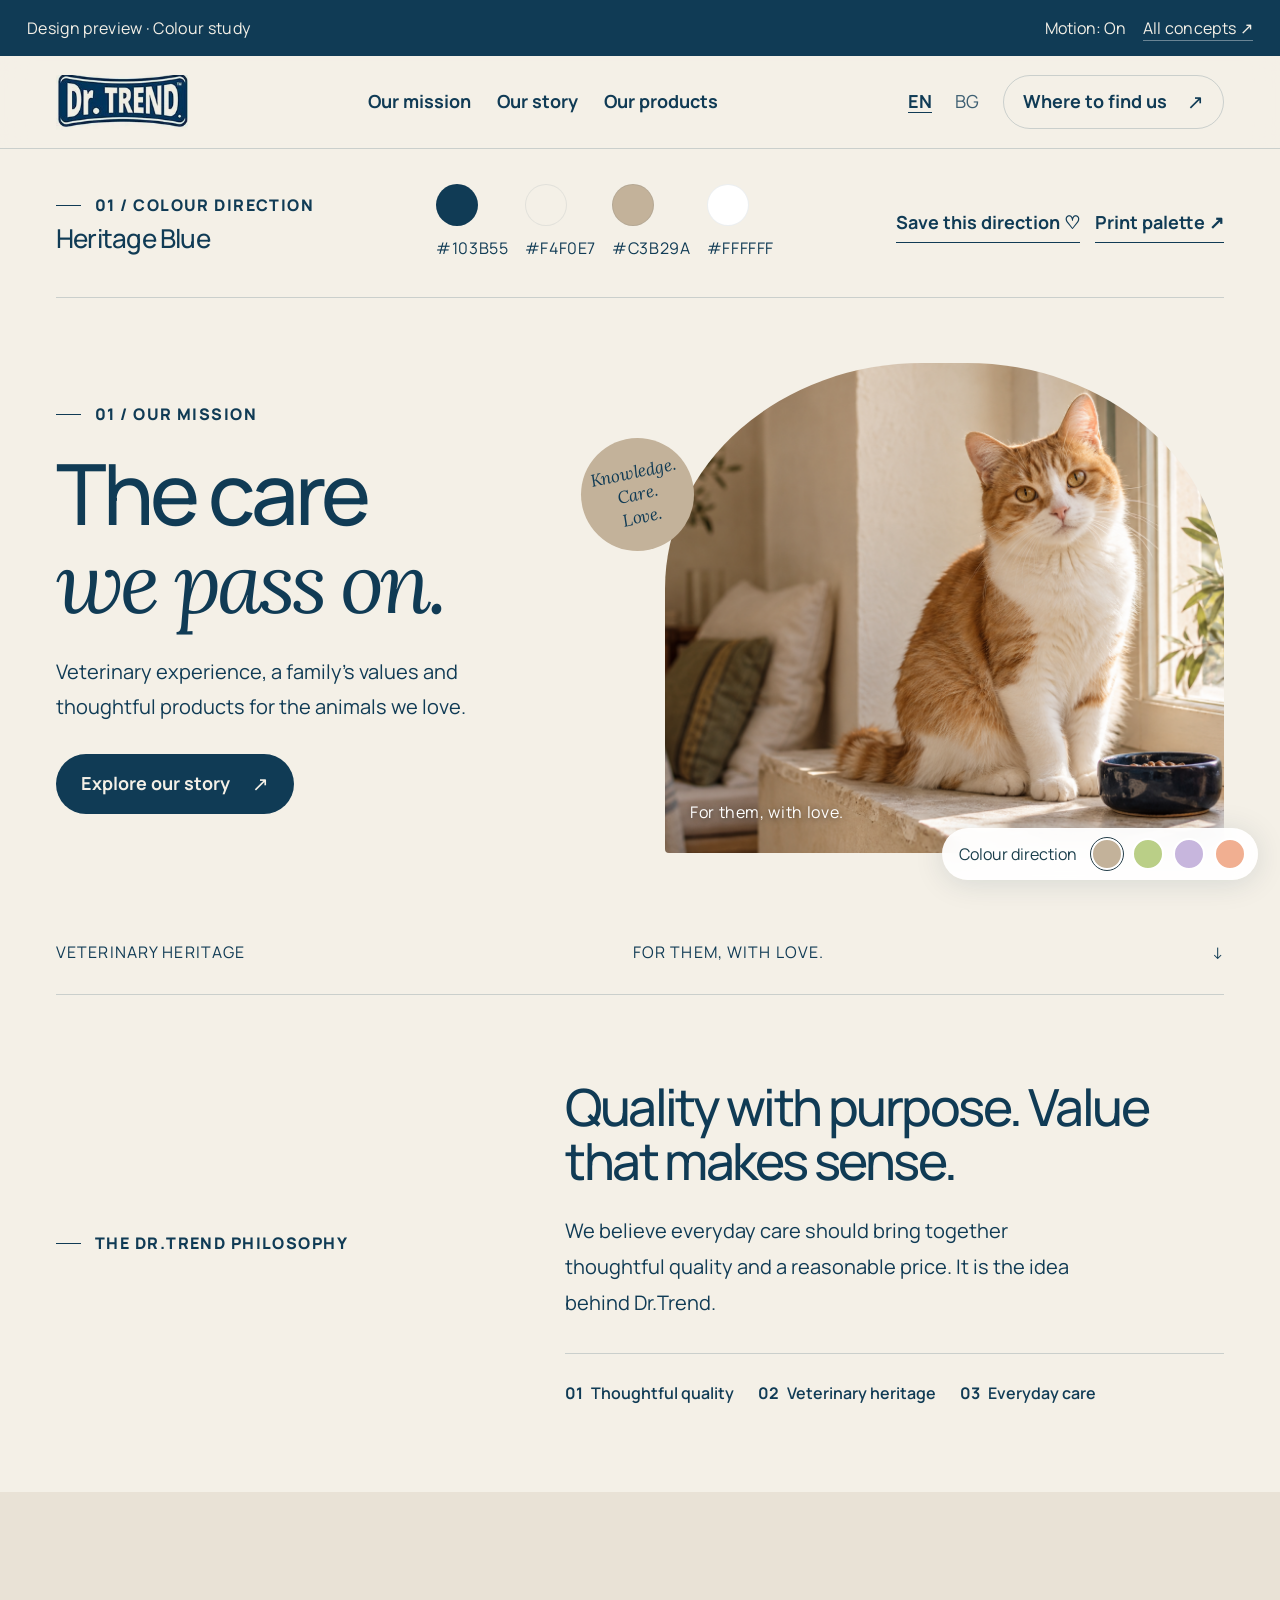
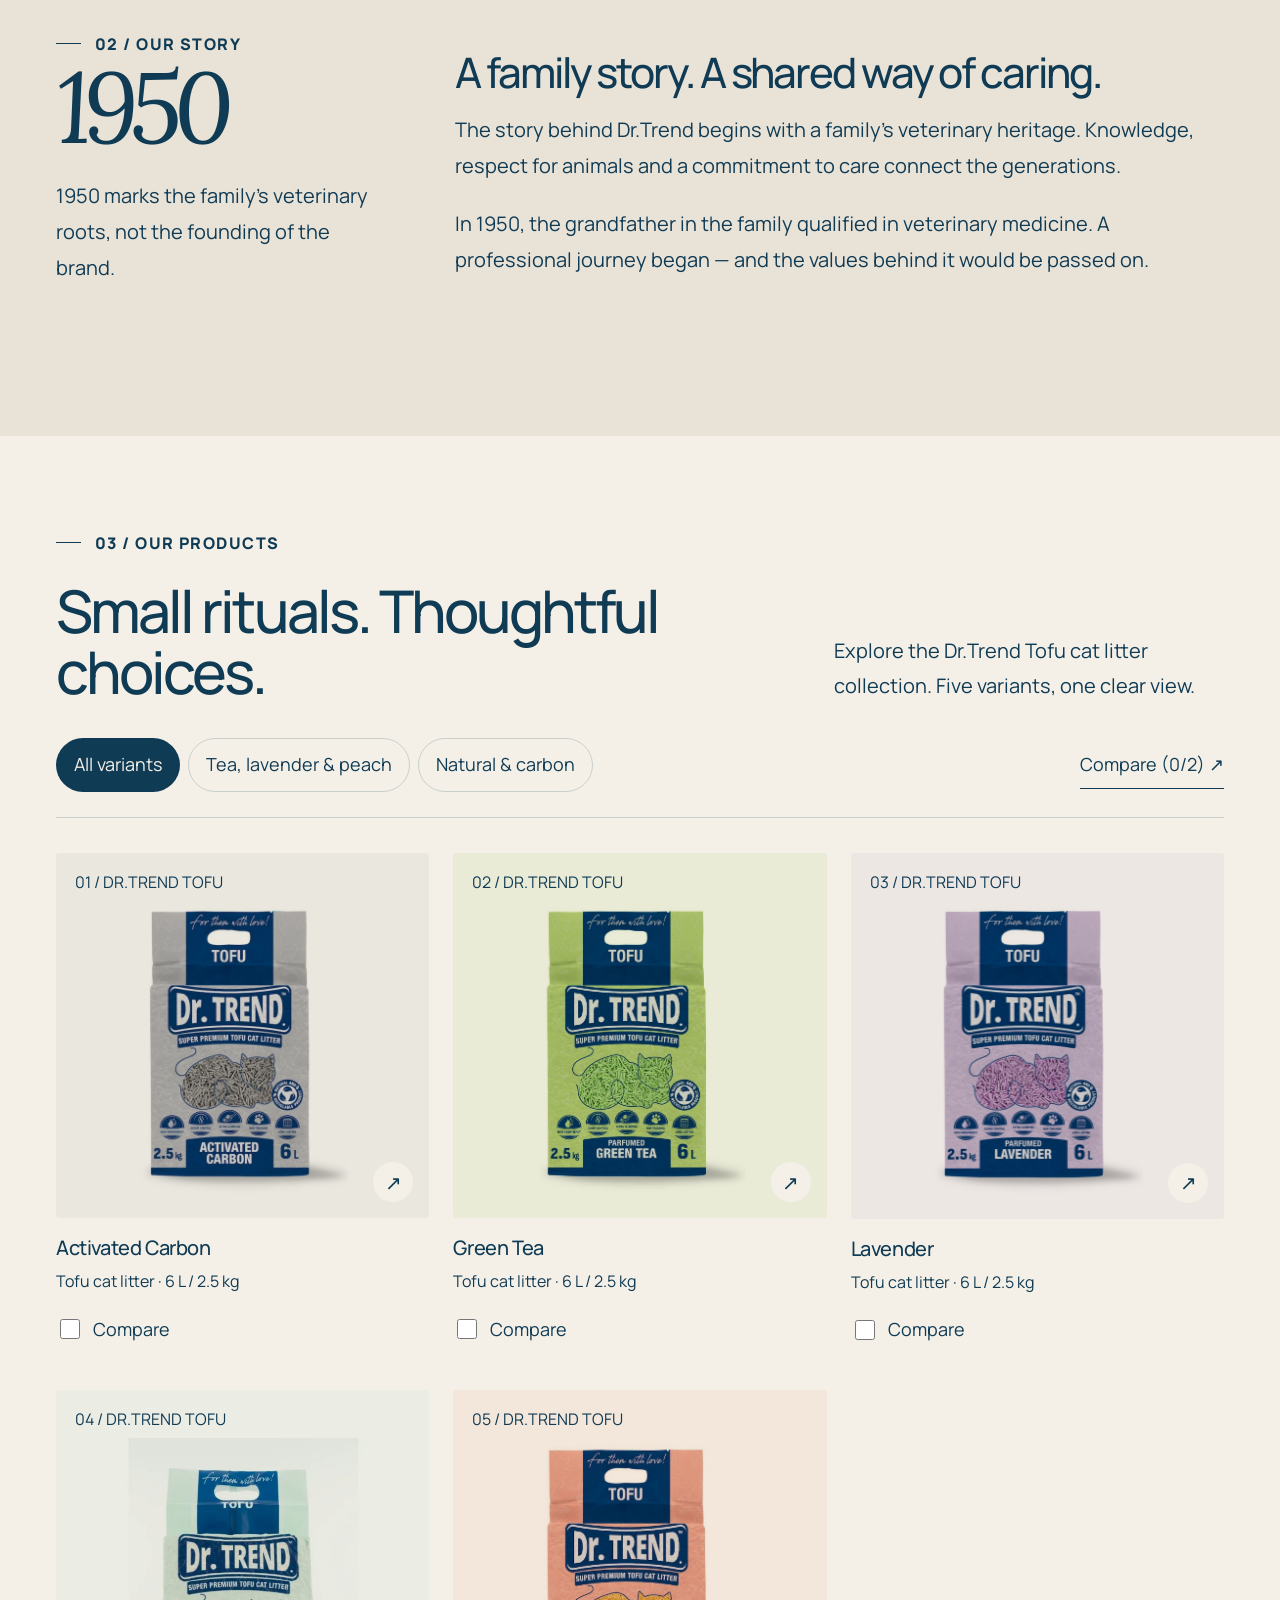
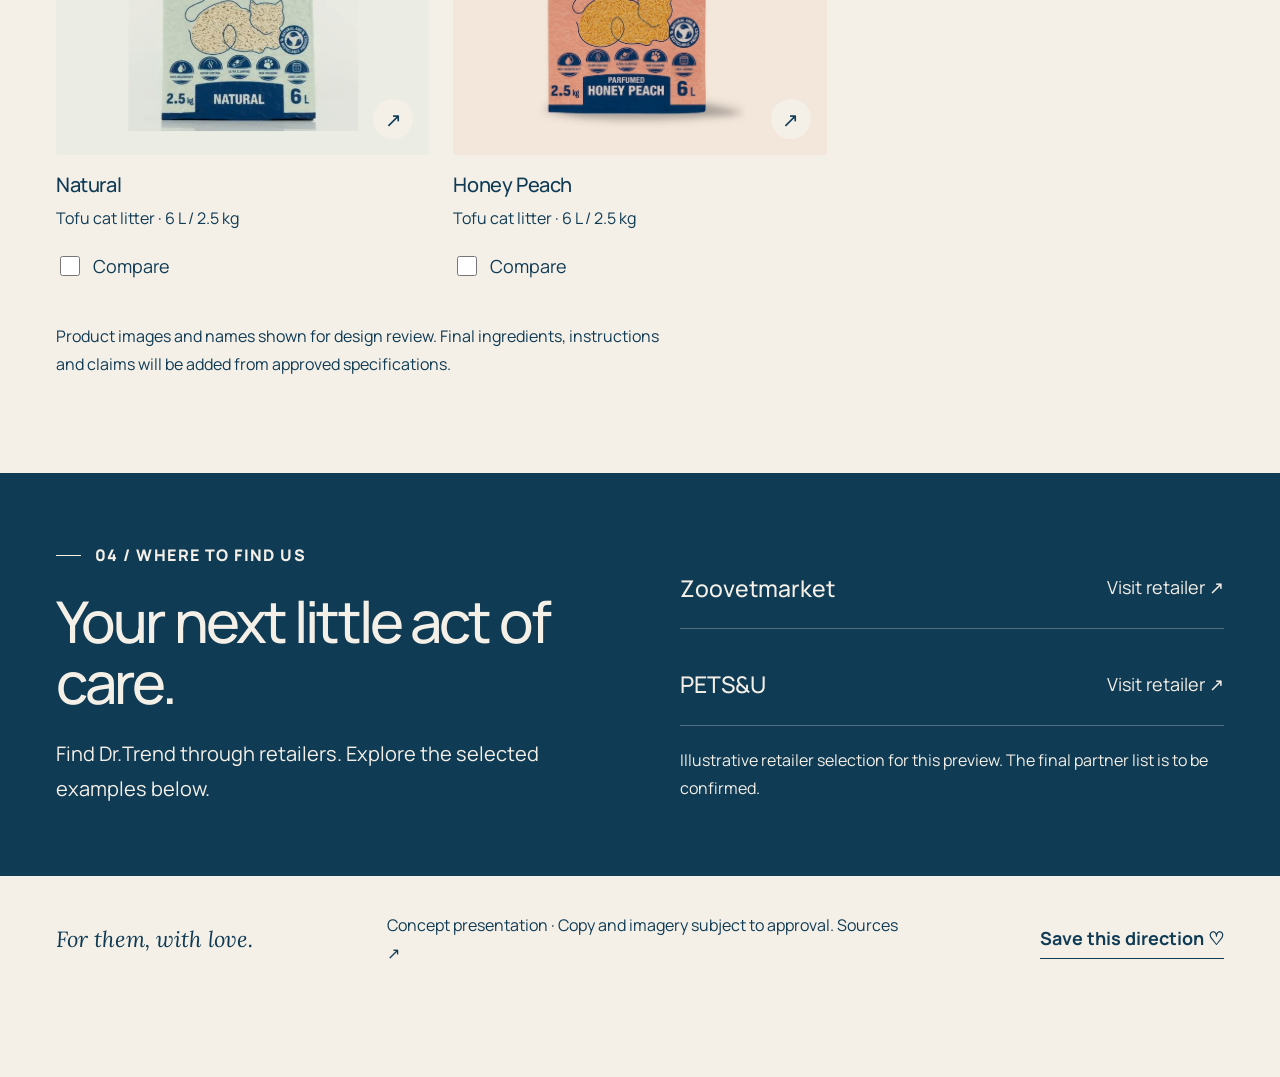
==== commit 1e447380: "Improve typography and responsive reading layouts across all concepts" ====
--- a/concept.html
+++ b/concept.html
@@ -1 +1 @@
-<!doctype html><html lang="en"><head><meta charset="utf-8"><meta name="viewport" content="width=device-width,initial-scale=1"><meta name="description" content="Dr.Trend brand colour concept."><meta name="robots" content="noindex,nofollow"><title>Dr.Trend — Colour concept</title><link rel="stylesheet" href="assets/fonts.css?v=20261012-4"><link rel="stylesheet" href="styles.css?v=20261012-4"><script defer src="shared.js?v=20261012-4"></script><script defer src="site.js?v=20261012-4"></script></head><body data-page="concept"><a class="skip-link" href="#main">Skip to content</a><div id="app"></div><noscript>Please enable JavaScript to view this interactive design preview.</noscript></body></html>
+<!doctype html><html lang="en"><head><meta charset="utf-8"><meta name="viewport" content="width=device-width,initial-scale=1"><meta name="description" content="Dr.Trend brand colour concept."><meta name="robots" content="noindex,nofollow"><title>Dr.Trend — Colour concept</title><link rel="stylesheet" href="assets/fonts.css?v=20261016-1"><link rel="stylesheet" href="styles.css?v=20261016-1"><script defer src="shared.js?v=20261016-1"></script><script defer src="site.js?v=20261016-1"></script><link rel="stylesheet" href="readability.css?v=20261016-1"></head><body data-page="concept"><a class="skip-link" href="#main">Skip to content</a><div id="app"></div><noscript>Please enable JavaScript to view this interactive design preview.</noscript></body></html>
--- a/styles.css
+++ b/styles.css
@@ -1,21 +1,21 @@
 @import url('assets/fonts.css');
 :root{--ink:#103b55;--paper:#f4f0e7;--accent:#c3b29a;--white:#fff;--line:color-mix(in srgb,var(--ink) 18%,transparent);--ease:cubic-bezier(.2,.75,.2,1)}
-*{box-sizing:border-box}html{scroll-behavior:smooth;scroll-padding-top:135px}body{margin:0;background:var(--paper);color:var(--ink);font-family:Manrope,Arial,sans-serif;font-size:15px;line-height:1.65}button,input,select,textarea{font:inherit}button,a,input,select,textarea{-webkit-tap-highlight-color:transparent}button{cursor:pointer;color:inherit}a{color:inherit;text-decoration:none}button{border:0;background:none}button:disabled{cursor:default;opacity:.5}img{max-width:100%;display:block}h1,h2,h3,p{margin:0}h1,h2,h3{line-height:1.05;letter-spacing:-.05em;font-weight:500}h1{font-size:clamp(48px,6.6vw,108px)}h2{font-size:clamp(38px,4.6vw,72px)}h3{font-size:28px}p{max-width:62ch}em{font-family:Lora,Georgia,serif;font-weight:400}::selection{background:var(--accent);color:var(--ink)}:focus-visible{outline:3px solid #db7353;outline-offset:5px}svg{display:block}section[id]{scroll-margin-top:130px}.wrap{width:min(1320px,calc(100% - 112px));margin:auto}.eyebrow{font-size:11px;font-weight:800;letter-spacing:.17em;text-transform:uppercase;display:flex;align-items:center;gap:14px}.eyebrow:before{content:'';width:25px;height:1px;background:currentColor}.serif{font-family:Lora,Georgia,serif}.muted{opacity:.65}.btn{display:inline-flex;align-items:center;justify-content:center;gap:35px;padding:16px 25px;border-radius:99px;background:var(--ink);color:var(--paper);font-size:12px;font-weight:700;transition:transform .25s,background .25s;line-height:1.4;min-height:46px}.btn:hover{transform:translateY(-3px)}.btn.light{background:var(--paper);color:var(--ink)}.btn.outline{border:1px solid var(--line);background:transparent;color:var(--ink)}.btn span{font-size:20px;font-weight:400}.text-link{display:inline-flex;align-items:center;gap:20px;font-size:12px;font-weight:700;border-bottom:1px solid currentColor;padding:6px 0}.skip-link{position:fixed;z-index:999;left:10px;top:-90px;padding:12px 24px;background:white;color:#123}.skip-link:focus{top:10px}.brandmark{width:132px;height:55px;display:block;overflow:hidden;position:relative}.brandmark img{width:132px;height:132px;max-width:none;position:absolute;top:-39px;mix-blend-mode:multiply}.brandmark img{user-select:none}.reveal{opacity:1;transform:none}.js-motion .reveal:not(.seen){opacity:0;transform:translateY(28px)}.reveal{transition:opacity .85s var(--ease),transform .85s var(--ease)}.toast{position:fixed;bottom:25px;left:50%;transform:translate(-50%,30px);opacity:0;background:#103b55;color:white;padding:14px 26px;border-radius:50px;z-index:1000;transition:.3s;pointer-events:none;text-align:center;min-width:220px}.toast.visible{opacity:1;transform:translate(-50%,0)}
+*{box-sizing:border-box}html{scroll-behavior:smooth;scroll-padding-top:135px}body{margin:0;background:var(--paper);color:var(--ink);font-family:Manrope,Arial,sans-serif;font-size:var(--text-body);line-height:1.65}button,input,select,textarea{font:inherit}button,a,input,select,textarea{-webkit-tap-highlight-color:transparent}button{cursor:pointer;color:inherit}a{color:inherit;text-decoration:none}button{border:0;background:none}button:disabled{cursor:default;opacity:.5}img{max-width:100%;display:block}h1,h2,h3,p{margin:0}h1,h2,h3{line-height:1.05;letter-spacing:-.05em;font-weight:500}h1{font-size:clamp(48px,6.6vw,108px)}h2{font-size:clamp(38px,4.6vw,72px)}h3{font-size:28px}p{max-width:62ch}em{font-family:Lora,Georgia,serif;font-weight:400}::selection{background:var(--accent);color:var(--ink)}:focus-visible{outline:3px solid #db7353;outline-offset:5px}svg{display:block}section[id]{scroll-margin-top:130px}.wrap{width:min(1320px,calc(100% - 112px));margin:auto}.eyebrow{font-size:var(--text-caption);font-weight:800;letter-spacing:.17em;text-transform:uppercase;display:flex;align-items:center;gap:14px}.eyebrow:before{content:'';width:25px;height:1px;background:currentColor}.serif{font-family:Lora,Georgia,serif}.muted{opacity:.65}.btn{display:inline-flex;align-items:center;justify-content:center;gap:35px;padding:16px 25px;border-radius:99px;background:var(--ink);color:var(--paper);font-size:var(--text-body);font-weight:700;transition:transform .25s,background .25s;line-height:1.4;min-height:46px}.btn:hover{transform:translateY(-3px)}.btn.light{background:var(--paper);color:var(--ink)}.btn.outline{border:1px solid var(--line);background:transparent;color:var(--ink)}.btn span{font-size:20px;font-weight:400}.text-link{display:inline-flex;align-items:center;gap:20px;font-size:var(--text-body);font-weight:700;border-bottom:1px solid currentColor;padding:6px 0}.skip-link{position:fixed;z-index:999;left:10px;top:-90px;padding:12px 24px;background:white;color:#123}.skip-link:focus{top:10px}.brandmark{width:132px;height:55px;display:block;overflow:hidden;position:relative}.brandmark img{width:132px;height:132px;max-width:none;position:absolute;top:-39px;mix-blend-mode:multiply}.brandmark img{user-select:none}.reveal{opacity:1;transform:none}.js-motion .reveal:not(.seen){opacity:0;transform:translateY(28px)}.reveal{transition:opacity .85s var(--ease),transform .85s var(--ease)}.toast{position:fixed;bottom:25px;left:50%;transform:translate(-50%,30px);opacity:0;background:#103b55;color:white;padding:14px 26px;border-radius:50px;z-index:1000;transition:.3s;pointer-events:none;text-align:center;min-width:220px}.toast.visible{opacity:1;transform:translate(-50%,0)}
 /* The presentation studio */
-.studio{--ink:#153b4d;--paper:#f6f5f0;--accent:#c6cdbb}.studio-header{display:flex;justify-content:space-between;align-items:center;padding:20px 0;border-bottom:1px solid var(--line)}.studio-header .left{display:flex;align-items:center;gap:26px}.studio-label{border-left:1px solid var(--line);padding-left:25px;font-size:10px;text-transform:uppercase;letter-spacing:.2em}.studio-header nav{display:flex;gap:32px;font-size:12px}.studio-hero{display:grid;grid-template-columns:1.22fr 1fr;gap:50px;padding:75px 0 60px;align-items:center}.studio-hero h1{font-size:clamp(45px,5.7vw,84px);max-width:800px;margin:25px 0;line-height:1.08}.studio-hero p{max-width:470px;font-size:14px;line-height:1.9}.studio-hero .hero-footer{display:flex;gap:30px;align-items:center;margin-top:30px}.edition{font-size:10px;letter-spacing:.16em;text-transform:uppercase}.studio-art{position:relative;min-height:470px;background:#e1e7db;border-radius:48% 48% 8px 8px;overflow:hidden}.studio-art .halo{width:300px;height:300px;border:1px solid #153b4d35;border-radius:50%;position:absolute;top:65px;left:50%;transform:translateX(-50%)}.studio-art .halo:after{content:'';position:absolute;inset:-28px;border:1px solid #153b4d20;border-radius:50%}.studio-art img{width:240px;position:absolute;mix-blend-mode:multiply;bottom:75px;left:50%;filter:drop-shadow(0 20px 12px #143b4b18);transform:translateX(-50%) rotate(8deg)}.studio-art .art-second{width:180px;left:19%;bottom:52px;transform:rotate(-13deg)}.studio-art .art-third{width:170px;left:auto;right:-15px;bottom:50px;transform:rotate(17deg)}.studio-art .art-caption{position:absolute;bottom:24px;left:25px;right:25px;display:flex;justify-content:space-between;font-size:10px;text-transform:uppercase;letter-spacing:.15em}.studio-art .art-top{position:absolute;top:28px;left:32px;font-family:Lora,serif;font-style:italic;font-size:25px;z-index:1}.steps-strip{display:flex;justify-content:space-between;gap:25px;border-top:1px solid var(--line);border-bottom:1px solid var(--line);padding:22px 0;font-size:12px;margin-bottom:85px}.steps-strip span{display:flex;gap:15px;align-items:center}.steps-strip b{font-size:10px;opacity:.45}.section-heading{display:flex;align-items:flex-end;justify-content:space-between;gap:35px;margin-bottom:35px}.section-heading h2{margin-top:16px;font-size:clamp(34px,3.9vw,58px)}.section-heading p{font-size:12px;max-width:320px}.palette-grid{display:grid;grid-template-columns:1fr 1fr;gap:38px 28px}.palette-card{--ink:#103b55;--paper:#f4f0e7;--accent:#c3b29a;min-width:0}.palette-art{background:var(--paper);height:355px;border:1px solid var(--line);padding:20px 26px;position:relative;overflow:hidden;border-radius:4px;color:var(--ink);display:block;transition:box-shadow .35s}.palette-art:hover{box-shadow:0 18px 45px #18374214}.mini-header{display:flex;align-items:center;justify-content:space-between;border-bottom:1px solid var(--line);padding-bottom:12px}.mini-header .brandmark{transform:scale(.66);transform-origin:left;width:90px;height:38px}.mini-header small{font-size:7px;letter-spacing:.1em}.mini-content{position:relative;z-index:2;padding-top:37px;width:62%}.mini-content .eyebrow{font-size:7px;gap:7px}.mini-content h3{font-size:37px;margin:12px 0 18px;font-weight:600}.mini-content h3 em{display:block;font-weight:400}.mini-content .mini-button{background:var(--ink);color:var(--paper);border-radius:25px;display:inline-block;padding:8px 13px;font-size:7px}.mini-product{position:absolute;width:39%;right:8px;bottom:13px;mix-blend-mode:multiply;transform:rotate(8deg);transition:transform .5s}.palette-art:hover .mini-product{transform:rotate(0deg) translateY(-8px)}.mini-orbit{position:absolute;right:5%;top:32%;width:210px;height:210px;border:1px solid var(--line);border-radius:50%}.palette-card[data-theme="sage"] .palette-art{border-radius:120px 4px 4px 4px}.palette-card[data-theme="sage"] .mini-header{margin-left:30px}.palette-card[data-theme="sage"] .mini-content h3{font-family:Lora,serif;font-size:35px}.palette-card[data-theme="lilac"] .mini-orbit{border-radius:25px;transform:rotate(25deg);background:var(--accent);border:0}.palette-card[data-theme="lilac"] .mini-content h3{font-weight:800}.palette-card[data-theme="peach"] .mini-orbit{background:var(--accent);border:0;width:240px;height:240px;right:-20px;top:100px}.palette-card[data-theme="peach"] .mini-content h3{font-weight:800;letter-spacing:-.065em}.palette-meta{padding:20px 1px}.palette-meta-top{display:flex;align-items:center;justify-content:space-between;gap:20px}.palette-meta h3{font-size:23px;letter-spacing:-.04em}.palette-meta h3 small{font-size:11px;margin-right:13px;opacity:.5;font-weight:400}.palette-meta p{font-size:12px;margin-top:6px;opacity:.7}.swatches{display:flex;gap:8px}.swatch{padding:0;display:flex;flex-direction:column;gap:8px;text-align:left}.swatch i,.swatches>i{height:28px;width:28px;border-radius:50%;display:block;background:var(--swatch);border:1px solid #153b4d14}.swatch span{font-size:9px;letter-spacing:.04em}.palette-meta .text-link{margin-top:16px}.studio-demos{padding:80px 0}.demo-grid{display:grid;grid-template-columns:1fr 1fr;gap:28px}.demo-card{padding:35px;background:#103b55;color:#f4f0e7;position:relative;min-height:410px;overflow:hidden;display:flex;flex-direction:column;align-items:flex-start}.demo-card h3{font-size:clamp(32px,3.2vw,52px);max-width:300px;margin:25px 0 15px;position:relative;z-index:2}.demo-card p{font-size:12px;max-width:290px;position:relative;z-index:2}.demo-card .btn{margin-top:25px;position:relative;z-index:2}.demo-card.play{background:#c8b9e0;color:#272b48}.demo-card.play .decor-paw{position:absolute;font-size:230px;right:-30px;bottom:2px;opacity:.16;transform:rotate(-20deg)}.demo-card.heritage:after{content:'1950';position:absolute;bottom:-60px;right:-10px;font-size:200px;font-family:Lora,serif;font-style:italic;opacity:.08;letter-spacing:-.1em}.demo-card .tag{font-size:9px;letter-spacing:.13em;text-transform:uppercase;border:1px solid currentColor;border-radius:20px;padding:4px 11px;opacity:.7}.review-section{border-top:1px solid var(--line);padding:65px 0;display:grid;grid-template-columns:1fr 1fr;gap:80px}.review-section h2{font-size:45px;margin:15px 0 20px}.review-section p{font-size:13px}.review-form{display:grid;gap:18px}.review-form label{font-size:11px;letter-spacing:.02em;font-weight:700;display:grid;gap:7px}.review-form select,.review-form textarea{width:100%;background:transparent;border:1px solid var(--line);border-radius:3px;padding:12px;color:var(--ink)}.review-form textarea{resize:vertical;min-height:90px}.review-form .row{display:grid;grid-template-columns:1fr 1fr;gap:18px}.studio-note{font-size:11px;line-height:1.8;margin-top:22px;opacity:.65}.studio-footer{padding:25px 0;border-top:1px solid var(--line);display:flex;justify-content:space-between;font-size:10px;gap:25px}
+.studio{--ink:#153b4d;--paper:#f6f5f0;--accent:#c6cdbb}.studio-header{display:flex;justify-content:space-between;align-items:center;padding:20px 0;border-bottom:1px solid var(--line)}.studio-header .left{display:flex;align-items:center;gap:26px}.studio-label{border-left:1px solid var(--line);padding-left:25px;font-size:var(--text-caption);text-transform:uppercase;letter-spacing:.2em}.studio-header nav{display:flex;gap:32px;font-size:var(--text-body)}.studio-hero{display:grid;grid-template-columns:1.22fr 1fr;gap:50px;padding:75px 0 60px;align-items:center}.studio-hero h1{font-size:clamp(45px,5.7vw,84px);max-width:800px;margin:25px 0;line-height:1.08}.studio-hero p{max-width:470px;font-size:var(--text-body);line-height:1.9}.studio-hero .hero-footer{display:flex;gap:30px;align-items:center;margin-top:30px}.edition{font-size:var(--text-caption);letter-spacing:.16em;text-transform:uppercase}.studio-art{position:relative;min-height:470px;background:#e1e7db;border-radius:48% 48% 8px 8px;overflow:hidden}.studio-art .halo{width:300px;height:300px;border:1px solid #153b4d35;border-radius:50%;position:absolute;top:65px;left:50%;transform:translateX(-50%)}.studio-art .halo:after{content:'';position:absolute;inset:-28px;border:1px solid #153b4d20;border-radius:50%}.studio-art img{width:240px;position:absolute;mix-blend-mode:multiply;bottom:75px;left:50%;filter:drop-shadow(0 20px 12px #143b4b18);transform:translateX(-50%) rotate(8deg)}.studio-art .art-second{width:180px;left:19%;bottom:52px;transform:rotate(-13deg)}.studio-art .art-third{width:170px;left:auto;right:-15px;bottom:50px;transform:rotate(17deg)}.studio-art .art-caption{position:absolute;bottom:24px;left:25px;right:25px;display:flex;justify-content:space-between;font-size:var(--text-caption);text-transform:uppercase;letter-spacing:.15em}.studio-art .art-top{position:absolute;top:28px;left:32px;font-family:Lora,serif;font-style:italic;font-size:25px;z-index:1}.steps-strip{display:flex;justify-content:space-between;gap:25px;border-top:1px solid var(--line);border-bottom:1px solid var(--line);padding:22px 0;font-size:var(--text-body);margin-bottom:85px}.steps-strip span{display:flex;gap:15px;align-items:center}.steps-strip b{font-size:var(--text-caption);opacity:.45}.section-heading{display:flex;align-items:flex-end;justify-content:space-between;gap:35px;margin-bottom:35px}.section-heading h2{margin-top:16px;font-size:clamp(34px,3.9vw,58px)}.section-heading p{font-size:var(--text-body);max-width:320px}.palette-grid{display:grid;grid-template-columns:1fr 1fr;gap:38px 28px}.palette-card{--ink:#103b55;--paper:#f4f0e7;--accent:#c3b29a;min-width:0}.palette-art{background:var(--paper);height:355px;border:1px solid var(--line);padding:20px 26px;position:relative;overflow:hidden;border-radius:4px;color:var(--ink);display:block;transition:box-shadow .35s}.palette-art:hover{box-shadow:0 18px 45px #18374214}.mini-header{display:flex;align-items:center;justify-content:space-between;border-bottom:1px solid var(--line);padding-bottom:12px}.mini-header .brandmark{transform:scale(.66);transform-origin:left;width:90px;height:38px}.mini-header small{font-size:var(--text-caption);letter-spacing:.1em}.mini-content{position:relative;z-index:2;padding-top:37px;width:62%}.mini-content .eyebrow{font-size:var(--text-caption);gap:7px}.mini-content h3{font-size:37px;margin:12px 0 18px;font-weight:600}.mini-content h3 em{display:block;font-weight:400}.mini-content .mini-button{background:var(--ink);color:var(--paper);border-radius:25px;display:inline-block;padding:8px 13px;font-size:var(--text-caption)}.mini-product{position:absolute;width:39%;right:8px;bottom:13px;mix-blend-mode:multiply;transform:rotate(8deg);transition:transform .5s}.palette-art:hover .mini-product{transform:rotate(0deg) translateY(-8px)}.mini-orbit{position:absolute;right:5%;top:32%;width:210px;height:210px;border:1px solid var(--line);border-radius:50%}.palette-card[data-theme="sage"] .palette-art{border-radius:120px 4px 4px 4px}.palette-card[data-theme="sage"] .mini-header{margin-left:30px}.palette-card[data-theme="sage"] .mini-content h3{font-family:Lora,serif;font-size:35px}.palette-card[data-theme="lilac"] .mini-orbit{border-radius:25px;transform:rotate(25deg);background:var(--accent);border:0}.palette-card[data-theme="lilac"] .mini-content h3{font-weight:800}.palette-card[data-theme="peach"] .mini-orbit{background:var(--accent);border:0;width:240px;height:240px;right:-20px;top:100px}.palette-card[data-theme="peach"] .mini-content h3{font-weight:800;letter-spacing:-.065em}.palette-meta{padding:20px 1px}.palette-meta-top{display:flex;align-items:center;justify-content:space-between;gap:20px}.palette-meta h3{font-size:23px;letter-spacing:-.04em}.palette-meta h3 small{font-size:var(--text-caption);margin-right:13px;opacity:.5;font-weight:400}.palette-meta p{font-size:var(--text-body);margin-top:6px;opacity:.7}.swatches{display:flex;gap:8px}.swatch{padding:0;display:flex;flex-direction:column;gap:8px;text-align:left}.swatch i,.swatches>i{height:28px;width:28px;border-radius:50%;display:block;background:var(--swatch);border:1px solid #153b4d14}.swatch span{font-size:var(--text-caption);letter-spacing:.04em}.palette-meta .text-link{margin-top:16px}.studio-demos{padding:80px 0}.demo-grid{display:grid;grid-template-columns:1fr 1fr;gap:28px}.demo-card{padding:35px;background:#103b55;color:#f4f0e7;position:relative;min-height:410px;overflow:hidden;display:flex;flex-direction:column;align-items:flex-start}.demo-card h3{font-size:clamp(32px,3.2vw,52px);max-width:300px;margin:25px 0 15px;position:relative;z-index:2}.demo-card p{font-size:var(--text-body);max-width:290px;position:relative;z-index:2}.demo-card .btn{margin-top:25px;position:relative;z-index:2}.demo-card.play{background:#c8b9e0;color:#272b48}.demo-card.play .decor-paw{position:absolute;font-size:230px;right:-30px;bottom:2px;opacity:.16;transform:rotate(-20deg)}.demo-card.heritage:after{content:'1950';position:absolute;bottom:-60px;right:-10px;font-size:200px;font-family:Lora,serif;font-style:italic;opacity:.08;letter-spacing:-.1em}.demo-card .tag{font-size:var(--text-caption);letter-spacing:.13em;text-transform:uppercase;border:1px solid currentColor;border-radius:20px;padding:4px 11px;opacity:.7}.review-section{border-top:1px solid var(--line);padding:65px 0;display:grid;grid-template-columns:1fr 1fr;gap:80px}.review-section h2{font-size:45px;margin:15px 0 20px}.review-section p{font-size:var(--text-body)}.review-form{display:grid;gap:18px}.review-form label{font-size:var(--text-caption);letter-spacing:.02em;font-weight:700;display:grid;gap:7px}.review-form select,.review-form textarea{width:100%;background:transparent;border:1px solid var(--line);border-radius:3px;padding:12px;color:var(--ink)}.review-form textarea{resize:vertical;min-height:90px}.review-form .row{display:grid;grid-template-columns:1fr 1fr;gap:18px}.studio-note{font-size:var(--text-caption);line-height:1.8;margin-top:22px;opacity:.65}.studio-footer{padding:25px 0;border-top:1px solid var(--line);display:flex;justify-content:space-between;font-size:var(--text-caption);gap:25px}
 /* Shared brand site */
-.preview-bar{position:relative;z-index:50;background:var(--ink);color:var(--paper);min-height:34px;padding:6px 27px;display:flex;align-items:center;justify-content:space-between;font-size:10px;letter-spacing:.02em;gap:12px}.preview-bar .preview-actions{display:flex;align-items:center;gap:17px}.preview-bar a{border-bottom:1px solid #ffffff60}.preview-bar button{font-size:10px;padding:0}.site-header{position:sticky;top:0;z-index:40;background:color-mix(in srgb,var(--paper) 94%,transparent);backdrop-filter:blur(15px);border-bottom:1px solid var(--line)}.site-nav{display:flex;align-items:center;justify-content:space-between;min-height:92px;gap:28px}.navlinks{display:flex;gap:32px;font-size:11px;font-weight:700}.navlinks a{position:relative}.navlinks a:after{content:'';position:absolute;bottom:-6px;left:0;width:0;height:1px;background:var(--ink);transition:width .3s}.navlinks a:hover:after{width:100%}.nav-right{display:flex;gap:18px;align-items:center}.language{display:flex;gap:3px}.language button{font-size:10px;padding:4px;opacity:.45}.language button.active{opacity:1;text-decoration:underline;text-underline-offset:4px}.nav-right .btn{font-size:10px;padding:12px 19px;gap:20px;min-height:40px}.menu-toggle{display:none;font-size:23px}.site-hero{display:grid;grid-template-columns:1fr 1fr;position:relative;min-height:650px;align-items:center;gap:50px;padding:65px 0}.hero-copy{position:relative;z-index:2}.hero-copy h1{margin:23px 0 27px}.hero-copy h1 em{display:block}.hero-copy p{max-width:390px;font-size:14px;line-height:1.85}.hero-copy .btn{margin-top:30px}.hero-image{height:560px;position:relative;border-radius:46% 46% 4px 4px;overflow:hidden}.hero-image img{width:100%;height:100%;object-fit:cover;object-position:63% center;scale:1.02;transition:scale 1s}.hero-image:hover img{scale:1.05}.hero-caption{position:absolute;left:25px;bottom:27px;color:white;font-size:11px;letter-spacing:.04em;text-shadow:0 1px 6px #0008}.hero-seal{width:113px;height:113px;background:var(--accent);color:var(--ink);border-radius:50%;display:flex;align-items:center;justify-content:center;position:absolute;right:calc(50% - 54px);top:140px;font-family:Lora,serif;font-style:italic;line-height:1.3;font-size:17px;transform:rotate(-12deg);z-index:3;text-align:center}.hero-bottom{display:flex;justify-content:space-between;padding:20px 0 28px;font-size:9px;letter-spacing:.15em;text-transform:uppercase;border-bottom:1px solid var(--line)}.hero-bottom span:last-child{letter-spacing:0;font-size:18px}.principles{padding:85px 0;display:grid;grid-template-columns:.8fr 1.2fr;gap:70px}.principles h2{max-width:630px;font-size:clamp(34px,4vw,60px)}.principles p{font-size:14px;margin-top:25px;max-width:530px}.principle-list{display:flex;gap:25px;margin-top:32px;border-top:1px solid var(--line);padding-top:25px;font-size:11px;font-weight:600}.principle-list span{display:flex;gap:8px}.principle-list b{opacity:.4;font-size:9px}.story-section{padding:80px 0 90px;background:color-mix(in srgb,var(--accent) 22%,var(--paper))}.story-intro{display:grid;grid-template-columns:1fr 1fr;gap:65px;align-items:end;margin:25px 0 50px}.story-intro p{font-size:14px;max-width:490px}.story-spread{perspective:1800px;display:grid;grid-template-columns:1fr 1fr;min-height:450px;position:relative}.album-cover{background:var(--ink);color:var(--paper);padding:48px;position:relative;transform-origin:right center;transform:rotateY(calc(var(--fold,0) * -35deg));transition:transform .2s linear;box-shadow:12px 15px 40px #142c3320;display:flex;flex-direction:column;justify-content:space-between;min-height:450px}.album-cover:before{content:'';position:absolute;inset:20px;border:1px solid #ffffff30;pointer-events:none}.album-cover .year{font-family:Lora,serif;font-size:clamp(75px,10vw,150px);line-height:1;letter-spacing:-.07em}.album-cover .caption{font-size:12px;max-width:220px}.album-cover .book-top{font-size:9px;letter-spacing:.2em;text-transform:uppercase}.album-page{background:var(--paper);padding:50px;display:flex;flex-direction:column;justify-content:center;box-shadow:10px 15px 40px #142c3310}.chapter-controls{display:flex;gap:10px;margin-bottom:35px}.chapter-controls button{width:37px;height:37px;border:1px solid var(--line);border-radius:50%;font-size:11px}.chapter-controls button[aria-selected="true"]{background:var(--ink);color:var(--paper)}.chapter-copy h3{font-family:Lora,serif;font-size:32px;margin:15px 0 22px;line-height:1.15}.chapter-copy p{font-size:13px;line-height:1.9}.chapter-next{margin-top:26px}.story-footnote{font-size:10px;opacity:.65;margin-top:22px}.products-section{padding:95px 0}.products-top{display:flex;justify-content:space-between;gap:35px;align-items:end;margin:25px 0 35px}.products-top h2{max-width:660px}.products-top p{font-size:13px;max-width:320px}.filter-row{display:flex;align-items:center;justify-content:space-between;gap:20px;border-bottom:1px solid var(--line);padding-bottom:25px;margin-bottom:35px}.filters{display:flex;gap:8px;flex-wrap:wrap}.filters button{border:1px solid var(--line);border-radius:30px;padding:10px 17px;font-size:10px}.filters button[aria-pressed="true"]{background:var(--ink);color:var(--paper)}.compare-button{font-size:11px;white-space:nowrap;border-bottom:1px solid currentColor;padding:8px 0}.products-grid{display:grid;grid-template-columns:repeat(3,1fr);gap:38px 24px}.product-card{min-width:0}.product-card[hidden]{display:none}.product-visual{position:relative;aspect-ratio:1/.98;background:color-mix(in srgb,var(--product) 15%,var(--paper));overflow:hidden;border-radius:3px}.product-visual img{width:100%;height:100%;object-fit:contain;mix-blend-mode:multiply;transition:transform .6s var(--ease);padding:24px}.product-card:hover .product-visual img{transform:translateY(-8px) rotate(-3deg)}.product-view{width:100%;height:100%;padding:0;display:block}.product-number{position:absolute;top:17px;left:19px;font-size:10px;opacity:.5;z-index:1;pointer-events:none}.product-plus{width:35px;height:35px;border-radius:50%;background:var(--paper);position:absolute;right:16px;bottom:16px;display:grid;place-items:center;font-size:20px;pointer-events:none}.product-info{display:flex;justify-content:space-between;gap:15px;margin-top:17px}.product-info h3{font-size:20px;letter-spacing:-.02em}.product-info small{display:block;font-size:10px;opacity:.65;margin-top:7px}.product-compare{font-size:10px;display:flex;gap:6px;align-items:center;align-self:start;padding-top:3px;cursor:pointer}.product-compare input{accent-color:var(--ink)}.product-notice{font-size:11px;opacity:.65;margin-top:34px}.retail-section{background:var(--ink);color:var(--paper);padding:70px 0}.retail-grid{display:grid;grid-template-columns:1fr 1fr;gap:80px;align-items:center}.retail-section h2{font-size:clamp(35px,4.5vw,65px);margin:24px 0}.retail-section p{font-size:13px;opacity:.8}.retail-links{display:grid;gap:15px}.retail-links a{display:flex;justify-content:space-between;align-items:center;border-bottom:1px solid #ffffff45;padding:20px 0}.retail-links strong{font-size:23px;font-weight:500}.retail-links span{font-size:11px}.retail-note{font-size:10px!important;margin-top:20px}.site-footer{padding:35px 0;display:flex;justify-content:space-between;align-items:center;gap:30px}.site-footer p{font-size:10px;opacity:.65;max-width:430px}.site-footer .footer-mark{font-family:Lora,serif;font-size:22px;font-style:italic}.palette-dock{position:fixed;right:22px;bottom:20px;z-index:60;padding:9px;background:#ffffffef;box-shadow:0 3px 30px #092c4420;border-radius:40px;display:flex;gap:7px;backdrop-filter:blur(12px)}.palette-dock button{width:26px;height:26px;border-radius:50%;background:var(--dot);border:2px solid white;outline:1px solid transparent;padding:0}.palette-dock button[aria-pressed="true"]{outline-color:#243e4a}.palette-dock .dock-label{font-size:9px;align-self:center;margin:0 5px;color:#1a3e4b}.concept-summary{padding:35px 0;border-bottom:1px solid var(--line);display:flex;align-items:center;justify-content:space-between;gap:25px}.concept-summary h2{font-size:26px;letter-spacing:-.03em;margin-top:8px}.concept-summary .swatches{gap:16px}.concept-summary .swatch i{width:42px;height:42px}.concept-actions{display:flex;align-items:center;gap:15px}.concept-actions button{font-size:10px}.concept-page .site-hero{min-height:600px}.concept-page .hero-image{height:490px}.concept-page[data-theme="sage"] .hero-copy h1{font-family:Lora,serif;font-size:clamp(45px,5.7vw,88px);line-height:1.08}.concept-page[data-theme="sage"] .hero-image{border-radius:48% 48% 48% 4px}.concept-page[data-theme="lilac"] .hero-copy h1{font-weight:800;letter-spacing:-.07em}.concept-page[data-theme="lilac"] .hero-image{border-radius:12px;transform:rotate(3deg);box-shadow:-22px 22px 0 var(--accent)}.concept-page[data-theme="peach"] .hero-image{border-radius:50% 50% 40% 40%}.concept-page[data-theme="peach"] .hero-copy h1{font-weight:800;letter-spacing:-.07em}.concept-page .compact-story{display:grid;grid-template-columns:.6fr 1.4fr;gap:70px;padding:60px 0}.compact-story .big-year{font:italic 100px/1 Lora,serif;letter-spacing:-.08em}.compact-story h2{font-size:42px;margin:18px 0}.compact-story p{font-size:13px}
+.preview-bar{position:relative;z-index:50;background:var(--ink);color:var(--paper);min-height:34px;padding:6px 27px;display:flex;align-items:center;justify-content:space-between;font-size:var(--text-caption);letter-spacing:.02em;gap:12px}.preview-bar .preview-actions{display:flex;align-items:center;gap:17px}.preview-bar a{border-bottom:1px solid #ffffff60}.preview-bar button{font-size:var(--text-caption);padding:0}.site-header{position:sticky;top:0;z-index:40;background:color-mix(in srgb,var(--paper) 94%,transparent);backdrop-filter:blur(15px);border-bottom:1px solid var(--line)}.site-nav{display:flex;align-items:center;justify-content:space-between;min-height:92px;gap:28px}.navlinks{display:flex;gap:32px;font-size:var(--text-caption);font-weight:700}.navlinks a{position:relative}.navlinks a:after{content:'';position:absolute;bottom:-6px;left:0;width:0;height:1px;background:var(--ink);transition:width .3s}.navlinks a:hover:after{width:100%}.nav-right{display:flex;gap:18px;align-items:center}.language{display:flex;gap:3px}.language button{font-size:var(--text-caption);padding:4px;opacity:.45}.language button.active{opacity:1;text-decoration:underline;text-underline-offset:4px}.nav-right .btn{font-size:var(--text-caption);padding:12px 19px;gap:20px;min-height:40px}.menu-toggle{display:none;font-size:23px}.site-hero{display:grid;grid-template-columns:1fr 1fr;position:relative;min-height:650px;align-items:center;gap:50px;padding:65px 0}.hero-copy{position:relative;z-index:2}.hero-copy h1{margin:23px 0 27px}.hero-copy h1 em{display:block}.hero-copy p{max-width:390px;font-size:var(--text-body);line-height:1.85}.hero-copy .btn{margin-top:30px}.hero-image{height:560px;position:relative;border-radius:46% 46% 4px 4px;overflow:hidden}.hero-image img{width:100%;height:100%;object-fit:cover;object-position:63% center;scale:1.02;transition:scale 1s}.hero-image:hover img{scale:1.05}.hero-caption{position:absolute;left:25px;bottom:27px;color:white;font-size:var(--text-caption);letter-spacing:.04em;text-shadow:0 1px 6px #0008}.hero-seal{width:113px;height:113px;background:var(--accent);color:var(--ink);border-radius:50%;display:flex;align-items:center;justify-content:center;position:absolute;right:calc(50% - 54px);top:140px;font-family:Lora,serif;font-style:italic;line-height:1.3;font-size:17px;transform:rotate(-12deg);z-index:3;text-align:center}.hero-bottom{display:flex;justify-content:space-between;padding:20px 0 28px;font-size:var(--text-caption);letter-spacing:.15em;text-transform:uppercase;border-bottom:1px solid var(--line)}.hero-bottom span:last-child{letter-spacing:0;font-size:18px}.principles{padding:85px 0;display:grid;grid-template-columns:.8fr 1.2fr;gap:70px}.principles h2{max-width:630px;font-size:clamp(34px,4vw,60px)}.principles p{font-size:var(--text-body);margin-top:25px;max-width:530px}.principle-list{display:flex;gap:25px;margin-top:32px;border-top:1px solid var(--line);padding-top:25px;font-size:var(--text-caption);font-weight:600}.principle-list span{display:flex;gap:8px}.principle-list b{opacity:.4;font-size:var(--text-caption)}.story-section{padding:80px 0 90px;background:color-mix(in srgb,var(--accent) 22%,var(--paper))}.story-intro{display:grid;grid-template-columns:1fr 1fr;gap:65px;align-items:end;margin:25px 0 50px}.story-intro p{font-size:var(--text-body);max-width:490px}.story-spread{perspective:1800px;display:grid;grid-template-columns:1fr 1fr;min-height:450px;position:relative}.album-cover{background:var(--ink);color:var(--paper);padding:48px;position:relative;transform-origin:right center;transform:rotateY(calc(var(--fold,0) * -35deg));transition:transform .2s linear;box-shadow:12px 15px 40px #142c3320;display:flex;flex-direction:column;justify-content:space-between;min-height:450px}.album-cover:before{content:'';position:absolute;inset:20px;border:1px solid #ffffff30;pointer-events:none}.album-cover .year{font-family:Lora,serif;font-size:clamp(75px,10vw,150px);line-height:1;letter-spacing:-.07em}.album-cover .caption{font-size:var(--text-body);max-width:220px}.album-cover .book-top{font-size:var(--text-caption);letter-spacing:.2em;text-transform:uppercase}.album-page{background:var(--paper);padding:50px;display:flex;flex-direction:column;justify-content:center;box-shadow:10px 15px 40px #142c3310}.chapter-controls{display:flex;gap:10px;margin-bottom:35px}.chapter-controls button{width:37px;height:37px;border:1px solid var(--line);border-radius:50%;font-size:var(--text-caption)}.chapter-controls button[aria-selected="true"]{background:var(--ink);color:var(--paper)}.chapter-copy h3{font-family:Lora,serif;font-size:32px;margin:15px 0 22px;line-height:1.15}.chapter-copy p{font-size:var(--text-body);line-height:1.9}.chapter-next{margin-top:26px}.story-footnote{font-size:var(--text-caption);opacity:.65;margin-top:22px}.products-section{padding:95px 0}.products-top{display:flex;justify-content:space-between;gap:35px;align-items:end;margin:25px 0 35px}.products-top h2{max-width:660px}.products-top p{font-size:var(--text-body);max-width:320px}.filter-row{display:flex;align-items:center;justify-content:space-between;gap:20px;border-bottom:1px solid var(--line);padding-bottom:25px;margin-bottom:35px}.filters{display:flex;gap:8px;flex-wrap:wrap}.filters button{border:1px solid var(--line);border-radius:30px;padding:10px 17px;font-size:var(--text-caption)}.filters button[aria-pressed="true"]{background:var(--ink);color:var(--paper)}.compare-button{font-size:var(--text-caption);white-space:nowrap;border-bottom:1px solid currentColor;padding:8px 0}.products-grid{display:grid;grid-template-columns:repeat(3,1fr);gap:38px 24px}.product-card{min-width:0}.product-card[hidden]{display:none}.product-visual{position:relative;aspect-ratio:1/.98;background:color-mix(in srgb,var(--product) 15%,var(--paper));overflow:hidden;border-radius:3px}.product-visual img{width:100%;height:100%;object-fit:contain;mix-blend-mode:multiply;transition:transform .6s var(--ease);padding:24px}.product-card:hover .product-visual img{transform:translateY(-8px) rotate(-3deg)}.product-view{width:100%;height:100%;padding:0;display:block}.product-number{position:absolute;top:17px;left:19px;font-size:var(--text-caption);opacity:.5;z-index:1;pointer-events:none}.product-plus{width:35px;height:35px;border-radius:50%;background:var(--paper);position:absolute;right:16px;bottom:16px;display:grid;place-items:center;font-size:20px;pointer-events:none}.product-info{display:flex;justify-content:space-between;gap:15px;margin-top:17px}.product-info h3{font-size:20px;letter-spacing:-.02em}.product-info small{display:block;font-size:var(--text-caption);opacity:.65;margin-top:7px}.product-compare{font-size:var(--text-caption);display:flex;gap:6px;align-items:center;align-self:start;padding-top:3px;cursor:pointer}.product-compare input{accent-color:var(--ink)}.product-notice{font-size:var(--text-caption);opacity:.65;margin-top:34px}.retail-section{background:var(--ink);color:var(--paper);padding:70px 0}.retail-grid{display:grid;grid-template-columns:1fr 1fr;gap:80px;align-items:center}.retail-section h2{font-size:clamp(35px,4.5vw,65px);margin:24px 0}.retail-section p{font-size:var(--text-body);opacity:.8}.retail-links{display:grid;gap:15px}.retail-links a{display:flex;justify-content:space-between;align-items:center;border-bottom:1px solid #ffffff45;padding:20px 0}.retail-links strong{font-size:23px;font-weight:500}.retail-links span{font-size:var(--text-caption)}.retail-note{font-size:var(--text-caption)!important;margin-top:20px}.site-footer{padding:35px 0;display:flex;justify-content:space-between;align-items:center;gap:30px}.site-footer p{font-size:var(--text-caption);opacity:.65;max-width:430px}.site-footer .footer-mark{font-family:Lora,serif;font-size:22px;font-style:italic}.palette-dock{position:fixed;right:22px;bottom:20px;z-index:60;padding:9px;background:#ffffffef;box-shadow:0 3px 30px #092c4420;border-radius:40px;display:flex;gap:7px;backdrop-filter:blur(12px)}.palette-dock button{width:26px;height:26px;border-radius:50%;background:var(--dot);border:2px solid white;outline:1px solid transparent;padding:0}.palette-dock button[aria-pressed="true"]{outline-color:#243e4a}.palette-dock .dock-label{font-size:var(--text-caption);align-self:center;margin:0 5px;color:#1a3e4b}.concept-summary{padding:35px 0;border-bottom:1px solid var(--line);display:flex;align-items:center;justify-content:space-between;gap:25px}.concept-summary h2{font-size:26px;letter-spacing:-.03em;margin-top:8px}.concept-summary .swatches{gap:16px}.concept-summary .swatch i{width:42px;height:42px}.concept-actions{display:flex;align-items:center;gap:15px}.concept-actions button{font-size:var(--text-caption)}.concept-page .site-hero{min-height:600px}.concept-page .hero-image{height:490px}.concept-page[data-theme="sage"] .hero-copy h1{font-family:Lora,serif;font-size:clamp(45px,5.7vw,88px);line-height:1.08}.concept-page[data-theme="sage"] .hero-image{border-radius:48% 48% 48% 4px}.concept-page[data-theme="lilac"] .hero-copy h1{font-weight:800;letter-spacing:-.07em}.concept-page[data-theme="lilac"] .hero-image{border-radius:12px;transform:rotate(3deg);box-shadow:-22px 22px 0 var(--accent)}.concept-page[data-theme="peach"] .hero-image{border-radius:50% 50% 40% 40%}.concept-page[data-theme="peach"] .hero-copy h1{font-weight:800;letter-spacing:-.07em}.concept-page .compact-story{display:grid;grid-template-columns:.6fr 1.4fr;gap:70px;padding:60px 0}.compact-story .big-year{font:italic 100px/1 Lora,serif;letter-spacing:-.08em}.compact-story h2{font-size:42px;margin:18px 0}.compact-story p{font-size:var(--text-body)}
 /* Second concept: sculptural, lively and deliberately different */
-.play-page{--ink:#302d51;--paper:#f4f0fa;--accent:#c7b6dd}.play-page .brandmark{background:#fff;border-radius:6px}.play-page .brandmark img{mix-blend-mode:normal}.play-page .site-nav{min-height:84px}.play-hero{position:relative;min-height:690px;padding:55px 0 0;overflow:hidden}.play-hero-grid{display:grid;grid-template-columns:1.12fr 1fr;align-items:center;gap:5px;min-height:595px}.play-hero h1{font-size:clamp(53px,7.2vw,113px);font-weight:800;letter-spacing:-.075em;line-height:.99;margin:24px 0}.play-hero h1 .stroke{color:var(--ink);font-family:Lora,serif;font-weight:400;font-style:italic}.play-hero p{font-size:14px;max-width:400px}.play-hero .btn{margin-top:25px}.scene-container{position:relative;align-self:stretch;min-height:540px;touch-action:pan-y}.scene-container canvas{width:100%;height:100%;position:absolute;inset:0;cursor:grab;z-index:2;touch-action:pan-y}.scene-container canvas:active{cursor:grabbing}.scene-backdrop{position:absolute;width:100%;aspect-ratio:1;top:20px;border-radius:50%;background:var(--accent);opacity:.65}.scene-orbit{position:absolute;border:1px solid var(--line);border-radius:50%;inset:3% -7% 6%;transform:rotate(18deg);pointer-events:none}.scene-controls{position:absolute;left:0;right:0;bottom:12px;z-index:3;display:flex;flex-wrap:wrap;align-items:center;justify-content:center;gap:10px}.scene-controls button{font-size:10px;background:var(--paper);border:1px solid var(--line);border-radius:30px;padding:8px 12px}.scene-instruction{position:absolute;top:36px;right:0;font-size:9px;z-index:3;letter-spacing:.08em;text-transform:uppercase}.scene-label{font-size:9px;opacity:.6;text-align:center;margin-top:5px}.scene-fallback{position:absolute;inset:40px 10px 65px;border-radius:45%;overflow:hidden}.scene-fallback img{width:100%;height:100%;object-fit:cover}.scene-live .scene-fallback{display:none}.scene-fallback-note{display:none}.no-webgl .scene-fallback-note{display:block}.play-marquee{background:var(--ink);color:var(--paper);padding:32px 0;overflow:hidden;white-space:nowrap;clip-path:polygon(0 12%,100% 0,100% 88%,0 100%);margin:25px 0 55px}.marquee-track{display:flex;gap:50px;width:max-content;animation:marquee 28s linear infinite}.marquee-track span{font-size:26px;font-weight:600;letter-spacing:-.03em}.marquee-track b{font-size:23px;color:var(--accent)}@keyframes marquee{to{transform:translateX(-50%)}}.play-principles{display:grid;grid-template-columns:1fr 1fr 1fr;gap:1px;background:var(--line);border:1px solid var(--line);margin-bottom:90px}.play-principle{background:var(--paper);padding:35px}.play-principle .number{font-size:11px;margin-bottom:25px;opacity:.5}.play-principle h3{font-size:28px;font-weight:700;margin-bottom:16px}.play-principle p{font-size:12px;max-width:270px}.play-history{padding:90px 0;background:var(--ink);color:var(--paper)}.play-history h2{font-weight:800;font-size:clamp(42px,5.5vw,82px);margin:25px 0 35px;max-width:800px}.history-rail{display:grid;grid-template-columns:1fr 1fr 1fr;gap:22px;margin-top:40px}.history-tile{color:var(--ink);background:var(--paper);min-height:340px;border-radius:7px;padding:32px;position:relative;transition:transform .5s var(--ease);transform:translateY(calc(var(--stagger,0) * 25px)) rotate(var(--tilt,0deg));display:flex;flex-direction:column;justify-content:space-between}.history-tile:nth-child(2){background:var(--accent)}.history-tile:nth-child(3){background:#e8d8c3}.history-tile .tile-year{font-family:Lora,serif;font-style:italic;font-size:64px;letter-spacing:-.055em;line-height:1.2}.history-tile h3{font-size:24px;font-weight:700;margin:30px 0 17px}.history-tile p{font-size:12px}.history-tile:hover{transform:translateY(-8px) rotate(0)}.play-page .products-top h2{font-weight:800}.play-page .product-visual{border-radius:90px 90px 12px 12px}.play-page .product-visual:hover{border-radius:45px 45px 12px 12px}.play-page .product-card:nth-child(even) .product-visual{border-radius:12px 12px 90px 12px}.play-page .retail-section{background:var(--accent);color:var(--ink);border-radius:70px 70px 0 0}.play-page .retail-links a{border-color:var(--line)}
+.play-page{--ink:#302d51;--paper:#f4f0fa;--accent:#c7b6dd}.play-page .brandmark{background:#fff;border-radius:6px}.play-page .brandmark img{mix-blend-mode:normal}.play-page .site-nav{min-height:84px}.play-hero{position:relative;min-height:690px;padding:55px 0 0;overflow:hidden}.play-hero-grid{display:grid;grid-template-columns:1.12fr 1fr;align-items:center;gap:5px;min-height:595px}.play-hero h1{font-size:clamp(53px,7.2vw,113px);font-weight:800;letter-spacing:-.075em;line-height:.99;margin:24px 0}.play-hero h1 .stroke{color:var(--ink);font-family:Lora,serif;font-weight:400;font-style:italic}.play-hero p{font-size:var(--text-body);max-width:400px}.play-hero .btn{margin-top:25px}.scene-container{position:relative;align-self:stretch;min-height:540px;touch-action:pan-y}.scene-container canvas{width:100%;height:100%;position:absolute;inset:0;cursor:grab;z-index:2;touch-action:pan-y}.scene-container canvas:active{cursor:grabbing}.scene-backdrop{position:absolute;width:100%;aspect-ratio:1;top:20px;border-radius:50%;background:var(--accent);opacity:.65}.scene-orbit{position:absolute;border:1px solid var(--line);border-radius:50%;inset:3% -7% 6%;transform:rotate(18deg);pointer-events:none}.scene-controls{position:absolute;left:0;right:0;bottom:12px;z-index:3;display:flex;flex-wrap:wrap;align-items:center;justify-content:center;gap:10px}.scene-controls button{font-size:var(--text-caption);background:var(--paper);border:1px solid var(--line);border-radius:30px;padding:8px 12px}.scene-instruction{position:absolute;top:36px;right:0;font-size:var(--text-caption);z-index:3;letter-spacing:.08em;text-transform:uppercase}.scene-label{font-size:var(--text-caption);opacity:.6;text-align:center;margin-top:5px}.scene-fallback{position:absolute;inset:40px 10px 65px;border-radius:45%;overflow:hidden}.scene-fallback img{width:100%;height:100%;object-fit:cover}.scene-live .scene-fallback{display:none}.scene-fallback-note{display:none}.no-webgl .scene-fallback-note{display:block}.play-marquee{background:var(--ink);color:var(--paper);padding:32px 0;overflow:hidden;white-space:nowrap;clip-path:polygon(0 12%,100% 0,100% 88%,0 100%);margin:25px 0 55px}.marquee-track{display:flex;gap:50px;width:max-content;animation:marquee 28s linear infinite}.marquee-track span{font-size:26px;font-weight:600;letter-spacing:-.03em}.marquee-track b{font-size:23px;color:var(--accent)}@keyframes marquee{to{transform:translateX(-50%)}}.play-principles{display:grid;grid-template-columns:1fr 1fr 1fr;gap:1px;background:var(--line);border:1px solid var(--line);margin-bottom:90px}.play-principle{background:var(--paper);padding:35px}.play-principle .number{font-size:var(--text-caption);margin-bottom:25px;opacity:.5}.play-principle h3{font-size:28px;font-weight:700;margin-bottom:16px}.play-principle p{font-size:var(--text-body);max-width:270px}.play-history{padding:90px 0;background:var(--ink);color:var(--paper)}.play-history h2{font-weight:800;font-size:clamp(42px,5.5vw,82px);margin:25px 0 35px;max-width:800px}.history-rail{display:grid;grid-template-columns:1fr 1fr 1fr;gap:22px;margin-top:40px}.history-tile{color:var(--ink);background:var(--paper);min-height:340px;border-radius:7px;padding:32px;position:relative;transition:transform .5s var(--ease);transform:translateY(calc(var(--stagger,0) * 25px)) rotate(var(--tilt,0deg));display:flex;flex-direction:column;justify-content:space-between}.history-tile:nth-child(2){background:var(--accent)}.history-tile:nth-child(3){background:#e8d8c3}.history-tile .tile-year{font-family:Lora,serif;font-style:italic;font-size:64px;letter-spacing:-.055em;line-height:1.2}.history-tile h3{font-size:24px;font-weight:700;margin:30px 0 17px}.history-tile p{font-size:var(--text-body)}.history-tile:hover{transform:translateY(-8px) rotate(0)}.play-page .products-top h2{font-weight:800}.play-page .product-visual{border-radius:90px 90px 12px 12px}.play-page .product-visual:hover{border-radius:45px 45px 12px 12px}.play-page .product-card:nth-child(even) .product-visual{border-radius:12px 12px 90px 12px}.play-page .retail-section{background:var(--accent);color:var(--ink);border-radius:70px 70px 0 0}.play-page .retail-links a{border-color:var(--line)}
 /* Product detail and comparison */
-dialog{color:var(--ink);background:var(--paper);border:0;padding:0;width:min(900px,calc(100vw - 32px));max-height:90vh;border-radius:10px;box-shadow:0 40px 120px #071c4d50}dialog::backdrop{background:#071b35aa;backdrop-filter:blur(7px)}.dialog-close{position:absolute;right:15px;top:15px;border:1px solid var(--line);border-radius:50%;width:37px;height:37px;z-index:3;background:var(--paper);font-size:20px}.product-dialog-body{display:grid;grid-template-columns:1fr 1fr}.dialog-visual{background:color-mix(in srgb,var(--product) 23%,var(--paper));display:grid;place-items:center;padding:35px}.dialog-visual img{mix-blend-mode:multiply;max-height:490px;object-fit:contain}.dialog-copy{padding:60px 36px 35px}.dialog-copy h2{font-size:37px;margin:15px 0 24px}.dialog-copy dl{margin:0 0 25px}.dialog-copy dl div{display:flex;justify-content:space-between;gap:20px;border-bottom:1px solid var(--line);padding:12px 0;font-size:11px}.dialog-copy dd{margin:0;text-align:right}.variant-picker{display:flex;gap:8px;margin:18px 0}.variant-picker button{width:28px;height:28px;border-radius:50%;background:var(--product);border:3px solid var(--paper);outline:1px solid transparent}.variant-picker button[aria-pressed="true"]{outline-color:var(--ink)}.dialog-copy p{font-size:10px;opacity:.7;margin-bottom:25px}.comparison-body{padding:50px 35px 35px}.comparison-body h2{font-size:36px;margin-bottom:20px}.compare-grid{display:grid;grid-template-columns:1fr 1fr;gap:25px}.compare-grid img{height:190px;object-fit:contain;mix-blend-mode:multiply;margin:auto}.compare-grid h3{font-size:22px;margin:15px 0}.compare-grid dl{font-size:12px}.compare-grid dt{opacity:.6;margin-top:10px}.compare-grid dd{margin:0}.compare-empty{font-size:13px;padding:25px 0}
+dialog{color:var(--ink);background:var(--paper);border:0;padding:0;width:min(900px,calc(100vw - 32px));max-height:90vh;border-radius:10px;box-shadow:0 40px 120px #071c4d50}dialog::backdrop{background:#071b35aa;backdrop-filter:blur(7px)}.dialog-close{position:absolute;right:15px;top:15px;border:1px solid var(--line);border-radius:50%;width:37px;height:37px;z-index:3;background:var(--paper);font-size:20px}.product-dialog-body{display:grid;grid-template-columns:1fr 1fr}.dialog-visual{background:color-mix(in srgb,var(--product) 23%,var(--paper));display:grid;place-items:center;padding:35px}.dialog-visual img{mix-blend-mode:multiply;max-height:490px;object-fit:contain}.dialog-copy{padding:60px 36px 35px}.dialog-copy h2{font-size:37px;margin:15px 0 24px}.dialog-copy dl{margin:0 0 25px}.dialog-copy dl div{display:flex;justify-content:space-between;gap:20px;border-bottom:1px solid var(--line);padding:12px 0;font-size:var(--text-caption)}.dialog-copy dd{margin:0;text-align:right}.variant-picker{display:flex;gap:8px;margin:18px 0}.variant-picker button{width:28px;height:28px;border-radius:50%;background:var(--product);border:3px solid var(--paper);outline:1px solid transparent}.variant-picker button[aria-pressed="true"]{outline-color:var(--ink)}.dialog-copy p{font-size:var(--text-caption);opacity:.7;margin-bottom:25px}.comparison-body{padding:50px 35px 35px}.comparison-body h2{font-size:36px;margin-bottom:20px}.compare-grid{display:grid;grid-template-columns:1fr 1fr;gap:25px}.compare-grid img{height:190px;object-fit:contain;mix-blend-mode:multiply;margin:auto}.compare-grid h3{font-size:22px;margin:15px 0}.compare-grid dl{font-size:var(--text-body)}.compare-grid dt{opacity:.6;margin-top:10px}.compare-grid dd{margin:0}.compare-empty{font-size:var(--text-body);padding:25px 0}
 .reduce-motion *,.reduce-motion *:before,.reduce-motion *:after{animation:none!important;transition:none!important;scroll-behavior:auto!important}.reduce-motion .reveal{opacity:1!important;transform:none!important}.reduce-motion .album-cover,.reduce-motion .history-tile{transform:none!important}.reduce-motion .hero-image img{scale:1!important}html:has(.reduce-motion){scroll-behavior:auto}.print-only{display:none}
 @media(prefers-reduced-motion:reduce){html{scroll-behavior:auto}.reveal{opacity:1!important;transform:none!important}.marquee-track{animation:none}.album-cover{transform:none!important}}
 @media(min-width:1600px){.site-hero{padding:85px 0}.hero-image{height:630px}}
 @media(max-width:1050px){.wrap{width:calc(100% - 64px)}.studio-hero{gap:25px}.studio-art{min-height:420px}.studio-hero h1{font-size:58px}.navlinks{gap:18px}.site-nav{gap:14px}.nav-right .btn{display:none}.hero-copy h1{font-size:66px}.hero-image{height:500px}.site-hero{gap:30px}.hero-seal{right:calc(50% - 50px);top:100px}.palette-art{height:330px}.mini-content h3{font-size:31px}.palette-card[data-theme="sage"] .mini-content h3{font-size:29px}.mini-orbit{width:150px;height:150px}.concept-summary{flex-wrap:wrap}.concept-summary .concept-actions{margin-left:auto}.play-hero h1{font-size:78px}.scene-container{min-height:500px}.principles{gap:40px}.album-cover,.album-page{padding:35px}.history-tile{padding:25px}.play-principle{padding:25px}.review-section{gap:40px}}
-@media(max-width:760px){.wrap{width:calc(100% - 40px)}.studio-header{padding:15px 0}.studio-header nav{gap:16px;font-size:10px}.studio-label{display:none}.brandmark{width:112px;height:46px}.brandmark img{width:112px;height:112px;top:-33px}.studio-hero{grid-template-columns:1fr;padding:45px 0;gap:35px}.studio-hero h1{font-size:54px}.studio-hero p{font-size:13px}.studio-art{min-height:360px;max-width:450px;width:100%;margin:auto}.studio-art img{width:195px;bottom:58px}.studio-art .art-second{width:140px;bottom:45px}.studio-art .art-third{width:145px;bottom:40px}.studio-art .halo{width:220px;height:220px;top:45px}.studio-art .art-top{font-size:20px}.steps-strip{margin-bottom:50px;gap:10px;flex-wrap:wrap;font-size:10px;padding:18px 0}.steps-strip span{gap:6px}.section-heading{align-items:start;flex-direction:column;gap:18px}.section-heading h2{font-size:39px}.palette-grid{grid-template-columns:1fr;gap:20px}.palette-art{height:330px}.mini-content h3{font-size:36px}.palette-card[data-theme="sage"] .mini-content h3{font-size:33px}.mini-product{width:39%;bottom:20px;right:0}.mini-orbit{width:170px;height:170px}.demo-grid{grid-template-columns:1fr}.demo-card{min-height:360px;padding:28px}.demo-card h3{font-size:44px}.review-section{grid-template-columns:1fr;gap:30px;padding:45px 0}.review-section h2{font-size:38px}.studio-demos{padding:45px 0}.studio-footer{flex-direction:column;gap:8px}.preview-bar{font-size:8px;padding:6px 12px;gap:8px}.preview-bar .preview-actions{gap:10px}.preview-bar button{font-size:8px}.site-nav{min-height:75px}.navlinks{display:none;position:absolute;top:75px;left:0;right:0;padding:25px;background:var(--paper);border-bottom:1px solid var(--line);flex-direction:column;gap:20px;font-size:14px}.navlinks.open{display:flex}.menu-toggle{display:block}.nav-right{gap:10px}.site-hero{grid-template-columns:1fr;padding:40px 0 30px;gap:38px;min-height:0}.hero-copy h1{font-size:clamp(47px,11vw,70px);margin:20px 0}.hero-copy p{font-size:13px}.hero-copy .btn{margin-top:23px}.hero-image{height:440px;max-width:500px;width:100%;margin:auto}.hero-seal{right:10px;top:300px;width:85px;height:85px;font-size:14px}.hero-bottom{font-size:8px;gap:15px}.principles{grid-template-columns:1fr;gap:25px;padding:55px 0}.principles h2{font-size:40px}.principle-list{flex-direction:column;gap:12px}.story-section{padding:50px 0}.story-intro{grid-template-columns:1fr;gap:25px;margin:25px 0 30px}.story-intro h2{font-size:41px}.story-spread{grid-template-columns:1fr}.album-cover{min-height:300px;padding:35px;transform-origin:bottom center;transform:rotateX(calc(var(--fold,0) * 10deg))}.album-cover .year{font-size:100px}.album-page{padding:30px;min-height:370px}.chapter-controls{margin-bottom:15px}.products-section{padding:55px 0}.products-top{flex-direction:column;align-items:start;gap:20px}.products-top h2{font-size:43px}.filter-row{flex-wrap:wrap}.filters{gap:6px}.filters button{padding:9px 12px;font-size:9px}.products-grid{grid-template-columns:repeat(2,1fr);gap:25px 14px}.product-visual img{padding:13px}.product-info{flex-direction:column;gap:7px;margin-top:13px}.product-info h3{font-size:17px;line-height:1.15}.product-info small{font-size:9px}.product-number{top:10px;left:12px;font-size:8px}.product-plus{width:26px;height:26px;right:10px;bottom:10px;font-size:17px}.product-compare{font-size:10px}.retail-section{padding:50px 0}.retail-grid{grid-template-columns:1fr;gap:30px}.retail-section h2{font-size:41px}.retail-links strong{font-size:22px}.site-footer{padding:25px 0 90px;flex-direction:column;align-items:start;gap:15px}.palette-dock{right:12px;bottom:12px}.concept-summary{gap:18px;padding:25px 0}.concept-summary .swatches{gap:12px}.concept-summary .swatch i{width:32px;height:32px}.concept-summary .concept-actions{margin-left:0;width:100%;justify-content:space-between}.concept-page .hero-image{height:390px}.concept-page .site-hero{min-height:0}.concept-page .compact-story{grid-template-columns:1fr;gap:20px;padding:40px 0}.compact-story .big-year{font-size:85px}.compact-story h2{font-size:37px}.play-hero{padding:35px 0 0;min-height:0}.play-hero-grid{grid-template-columns:1fr;min-height:0}.play-hero h1{font-size:clamp(51px,12vw,82px);margin:20px 0}.scene-container{min-height:470px;margin-top:25px}.scene-backdrop{width:90%;left:5%;top:10px}.scene-orbit{inset:0 0 10%}.scene-instruction{right:10px;top:14px}.scene-controls{bottom:20px}.play-marquee{margin-top:0;margin-bottom:40px;padding:18px 0}.marquee-track span{font-size:22px}.play-principles{grid-template-columns:1fr;margin-bottom:45px}.play-principle{padding:25px;display:grid;grid-template-columns:35px 1fr;gap:10px}.play-principle .number{grid-row:span 2;margin:5px 0}.play-principle h3{font-size:25px;margin:0}.play-principle p{grid-column:2}.play-history{padding:50px 0}.play-history h2{font-size:45px}.history-rail{grid-template-columns:1fr;gap:18px}.history-tile{min-height:290px;transform:none}.history-tile .tile-year{font-size:68px}.play-page .retail-section{border-radius:35px 35px 0 0}.product-dialog-body{grid-template-columns:1fr}.dialog-visual{padding:25px}.dialog-visual img{height:235px}.dialog-copy{padding:25px}.dialog-copy h2{font-size:32px}.comparison-body{padding:55px 20px 25px}.comparison-body h2{font-size:29px}.compare-grid{gap:18px}.compare-grid img{height:150px}.compare-grid h3{font-size:18px}.compare-grid dl{font-size:10px}}
-@media(max-width:390px){.studio-hero h1{font-size:46px}.mini-content h3{font-size:32px}.mini-content{width:66%}.palette-card[data-theme="sage"] .mini-content h3{font-size:29px}.studio-header nav{gap:10px}.hero-seal{top:310px}.hero-image{height:370px}.scene-container{min-height:410px}.preview-bar{font-size:7px}.preview-bar button{font-size:7px}.play-hero h1{font-size:50px}}
-body{overflow-x:clip}.studio-art .art-top{top:57px;left:50%;transform:translateX(-50%);white-space:nowrap}.studio-art .art-caption{font-size:9px}.album-cover .caption{position:relative;z-index:1}.history-tile{min-width:0}.history-tile:nth-child(2) .tile-year{font-size:clamp(32px,4vw,54px)}
+@media(max-width:760px){.wrap{width:calc(100% - 40px)}.studio-header{padding:15px 0}.studio-header nav{gap:16px;font-size:var(--text-caption)}.studio-label{display:none}.brandmark{width:112px;height:46px}.brandmark img{width:112px;height:112px;top:-33px}.studio-hero{grid-template-columns:1fr;padding:45px 0;gap:35px}.studio-hero h1{font-size:54px}.studio-hero p{font-size:var(--text-body)}.studio-art{min-height:360px;max-width:450px;width:100%;margin:auto}.studio-art img{width:195px;bottom:58px}.studio-art .art-second{width:140px;bottom:45px}.studio-art .art-third{width:145px;bottom:40px}.studio-art .halo{width:220px;height:220px;top:45px}.studio-art .art-top{font-size:20px}.steps-strip{margin-bottom:50px;gap:10px;flex-wrap:wrap;font-size:var(--text-caption);padding:18px 0}.steps-strip span{gap:6px}.section-heading{align-items:start;flex-direction:column;gap:18px}.section-heading h2{font-size:39px}.palette-grid{grid-template-columns:1fr;gap:20px}.palette-art{height:330px}.mini-content h3{font-size:36px}.palette-card[data-theme="sage"] .mini-content h3{font-size:33px}.mini-product{width:39%;bottom:20px;right:0}.mini-orbit{width:170px;height:170px}.demo-grid{grid-template-columns:1fr}.demo-card{min-height:360px;padding:28px}.demo-card h3{font-size:44px}.review-section{grid-template-columns:1fr;gap:30px;padding:45px 0}.review-section h2{font-size:38px}.studio-demos{padding:45px 0}.studio-footer{flex-direction:column;gap:8px}.preview-bar{font-size:var(--text-caption);padding:6px 12px;gap:8px}.preview-bar .preview-actions{gap:10px}.preview-bar button{font-size:var(--text-caption)}.site-nav{min-height:75px}.navlinks{display:none;position:absolute;top:75px;left:0;right:0;padding:25px;background:var(--paper);border-bottom:1px solid var(--line);flex-direction:column;gap:20px;font-size:var(--text-body)}.navlinks.open{display:flex}.menu-toggle{display:block}.nav-right{gap:10px}.site-hero{grid-template-columns:1fr;padding:40px 0 30px;gap:38px;min-height:0}.hero-copy h1{font-size:clamp(47px,11vw,70px);margin:20px 0}.hero-copy p{font-size:var(--text-body)}.hero-copy .btn{margin-top:23px}.hero-image{height:440px;max-width:500px;width:100%;margin:auto}.hero-seal{right:10px;top:300px;width:85px;height:85px;font-size:var(--text-body)}.hero-bottom{font-size:var(--text-caption);gap:15px}.principles{grid-template-columns:1fr;gap:25px;padding:55px 0}.principles h2{font-size:40px}.principle-list{flex-direction:column;gap:12px}.story-section{padding:50px 0}.story-intro{grid-template-columns:1fr;gap:25px;margin:25px 0 30px}.story-intro h2{font-size:41px}.story-spread{grid-template-columns:1fr}.album-cover{min-height:300px;padding:35px;transform-origin:bottom center;transform:rotateX(calc(var(--fold,0) * 10deg))}.album-cover .year{font-size:100px}.album-page{padding:30px;min-height:370px}.chapter-controls{margin-bottom:15px}.products-section{padding:55px 0}.products-top{flex-direction:column;align-items:start;gap:20px}.products-top h2{font-size:43px}.filter-row{flex-wrap:wrap}.filters{gap:6px}.filters button{padding:9px 12px;font-size:var(--text-caption)}.products-grid{grid-template-columns:repeat(2,1fr);gap:25px 14px}.product-visual img{padding:13px}.product-info{flex-direction:column;gap:7px;margin-top:13px}.product-info h3{font-size:17px;line-height:1.15}.product-info small{font-size:var(--text-caption)}.product-number{top:10px;left:12px;font-size:var(--text-caption)}.product-plus{width:26px;height:26px;right:10px;bottom:10px;font-size:17px}.product-compare{font-size:var(--text-caption)}.retail-section{padding:50px 0}.retail-grid{grid-template-columns:1fr;gap:30px}.retail-section h2{font-size:41px}.retail-links strong{font-size:22px}.site-footer{padding:25px 0 90px;flex-direction:column;align-items:start;gap:15px}.palette-dock{right:12px;bottom:12px}.concept-summary{gap:18px;padding:25px 0}.concept-summary .swatches{gap:12px}.concept-summary .swatch i{width:32px;height:32px}.concept-summary .concept-actions{margin-left:0;width:100%;justify-content:space-between}.concept-page .hero-image{height:390px}.concept-page .site-hero{min-height:0}.concept-page .compact-story{grid-template-columns:1fr;gap:20px;padding:40px 0}.compact-story .big-year{font-size:85px}.compact-story h2{font-size:37px}.play-hero{padding:35px 0 0;min-height:0}.play-hero-grid{grid-template-columns:1fr;min-height:0}.play-hero h1{font-size:clamp(51px,12vw,82px);margin:20px 0}.scene-container{min-height:470px;margin-top:25px}.scene-backdrop{width:90%;left:5%;top:10px}.scene-orbit{inset:0 0 10%}.scene-instruction{right:10px;top:14px}.scene-controls{bottom:20px}.play-marquee{margin-top:0;margin-bottom:40px;padding:18px 0}.marquee-track span{font-size:22px}.play-principles{grid-template-columns:1fr;margin-bottom:45px}.play-principle{padding:25px;display:grid;grid-template-columns:35px 1fr;gap:10px}.play-principle .number{grid-row:span 2;margin:5px 0}.play-principle h3{font-size:25px;margin:0}.play-principle p{grid-column:2}.play-history{padding:50px 0}.play-history h2{font-size:45px}.history-rail{grid-template-columns:1fr;gap:18px}.history-tile{min-height:290px;transform:none}.history-tile .tile-year{font-size:68px}.play-page .retail-section{border-radius:35px 35px 0 0}.product-dialog-body{grid-template-columns:1fr}.dialog-visual{padding:25px}.dialog-visual img{height:235px}.dialog-copy{padding:25px}.dialog-copy h2{font-size:32px}.comparison-body{padding:55px 20px 25px}.comparison-body h2{font-size:29px}.compare-grid{gap:18px}.compare-grid img{height:150px}.compare-grid h3{font-size:18px}.compare-grid dl{font-size:var(--text-caption)}}
+@media(max-width:390px){.studio-hero h1{font-size:46px}.mini-content h3{font-size:32px}.mini-content{width:66%}.palette-card[data-theme="sage"] .mini-content h3{font-size:29px}.studio-header nav{gap:10px}.hero-seal{top:310px}.hero-image{height:370px}.scene-container{min-height:410px}.preview-bar{font-size:var(--text-caption)}.preview-bar button{font-size:var(--text-caption)}.play-hero h1{font-size:50px}}
+body{overflow-x:clip}.studio-art .art-top{top:57px;left:50%;transform:translateX(-50%);white-space:nowrap}.studio-art .art-caption{font-size:var(--text-caption)}.album-cover .caption{position:relative;z-index:1}.history-tile{min-width:0}.history-tile:nth-child(2) .tile-year{font-size:clamp(32px,4vw,54px)}
 @media print{.preview-bar,.site-header,.palette-dock,.concept-actions,.site-footer,.skip-link,.btn,.toast{display:none!important}.print-only{display:block}.wrap{width:95%}.reveal{opacity:1!important;transform:none!important}body{background:white!important;-webkit-print-color-adjust:exact;print-color-adjust:exact}.concept-summary{break-after:avoid}.site-hero{min-height:0;grid-template-columns:1fr 1fr}.hero-image{height:360px!important}.hero-copy h1{font-size:42px!important}.hero-seal{display:none}.products-section,.story-section{padding:30px 0}.product-card{break-inside:avoid}.palette-card{break-inside:avoid}.review-section,.studio-demos{display:none}}
 
 .studio .demo-card.play{background:#dce4cb;color:#244d43}.studio .demo-card.play .decor-paw{opacity:.13}
--- a/readability.css
+++ b/readability.css
@@ -0,0 +1,266 @@
+/* Shared reading scale, applied to the studio and every colour/site concept. */
+:root {
+  --text-body: 20px;
+  --text-ui: 18px;
+  --text-caption: 16px;
+}
+body { line-height: 1.75; }
+p, li, dd { overflow-wrap: break-word; }
+.eyebrow { letter-spacing: .09em; line-height: 1.5; }
+.eyebrow:before { flex-shrink: 0; }
+.btn, .text-link, .navlinks, .studio-header nav,
+.nav-right .btn, .language button, .filters button,
+.compare-button, .product-compare, .concept-actions button,
+.living-copy .btn, .living-scene-footer button,
+.chapter-controls button, .chronicle-nav a, .collection-caption a {
+  font-size: var(--text-ui);
+}
+.btn { gap: 22px; min-height: 52px; }
+.text-link { line-height: 1.5; }
+.language button, .menu-toggle { min-width: 44px; min-height: 44px; }
+.language button { opacity: .8; }
+.language button.active { font-weight: 700; opacity: 1; }
+.preview-bar { flex-wrap: wrap; padding-block: 10px; line-height: 1.5; }
+.preview-actions { flex-wrap: wrap; }
+.preview-bar button { min-height: 36px; }
+.site-nav { gap: 24px; }
+.navlinks { gap: 26px; }
+.navlinks a { padding-block: 10px; }
+.nav-right { gap: 14px; }
+.nav-right .btn { min-height: 48px; }
+
+/* Let larger copy breathe, without changing the display headings. */
+.hero-copy p, .living-copy > p { max-width: 490px; line-height: 1.75; }
+.studio-hero p, .principles p, .story-intro p, .chapter-copy p,
+.compact-story p, .era p, .care-values-grid p, .manifesto-copy > p {
+  line-height: 1.8;
+}
+.studio-hero .hero-footer, .steps-strip, .principle-list { flex-wrap: wrap; }
+.studio-hero .hero-footer { gap: 20px; }
+.principle-list { gap: 18px 24px; }
+.section-heading p, .products-top p { max-width: 390px; }
+.chapter-copy p, .era p { max-width: 48ch; }
+.album-cover, .album-page { min-width: 0; }
+.album-cover .caption { max-width: 300px; }
+.chapter-controls button { width: 46px; height: 46px; flex-shrink: 0; }
+.chapter-controls { flex-wrap: wrap; }
+.hero-bottom { flex-wrap: wrap; align-items: center; letter-spacing: .07em; }
+.hero-caption { max-width: calc(100% - 50px); }
+
+/* Secondary information remains easy to read in every palette. */
+.muted, .palette-meta p, .palette-meta h3 small, .steps-strip b,
+.studio-note, .principle-list b, .story-footnote, .product-number,
+.product-info small, .product-notice, .site-footer p,
+.living-copy > p, .living-story-intro > p, .era p,
+.story-source-note, .era-word, .collection-caption p, .collection-meta,
+.photo-caption, .retail-section p, .dialog-copy p, .compare-grid dt {
+  opacity: 1;
+}
+.manifesto-copy > p { opacity: 1; max-width: 490px; }
+.manifesto-copy h2 span { opacity: .7; }
+.manifesto-copy h2 span.word-on { opacity: 1; }
+.photo-caption { letter-spacing: .08em; line-height: 1.6; }
+.care-manifesto { height: auto; min-height: max(780px, 85vh); }
+.manifesto-copy { min-height: inherit; height: auto; }
+
+/* Readable previews, including the text inside the palette mockups. */
+.studio-header { gap: 24px; }
+.studio-header nav { flex-wrap: wrap; gap: 16px 26px; }
+.studio-label, .edition { letter-spacing: .09em; }
+.studio-art .art-caption { gap: 20px; letter-spacing: .05em; line-height: 1.5; }
+.palette-art { height: 420px; }
+.mini-header { flex-wrap: wrap; gap: 10px; }
+.mini-header .brandmark { flex-shrink: 0; }
+.mini-header small { letter-spacing: .02em; line-height: 1.6; }
+.mini-content { padding-top: 28px; }
+.mini-content .eyebrow { letter-spacing: .03em; }
+.mini-content .mini-button { font-size: var(--text-ui); line-height: 1.4; }
+.palette-meta-top { flex-wrap: wrap; gap: 12px; }
+.palette-meta h3 { line-height: 1.3; }
+.demo-card { min-height: 475px; }
+.demo-card p { max-width: 390px; }
+.demo-card .btn { margin-top: 28px; }
+.review-form label { font-size: var(--text-ui); }
+.review-form select, .review-form textarea { font-size: var(--text-ui); min-width: 0; }
+.review-form .row { grid-template-columns: repeat(2, minmax(0, 1fr)); }
+.studio-footer { flex-wrap: wrap; }
+
+/* Catalogues and dialogs need space for labels as well as packaging. */
+.product-info { flex-direction: column; gap: 12px; }
+.product-info h3 { line-height: 1.25; }
+.product-compare { min-height: 44px; padding: 3px 0; gap: 10px; }
+.product-compare input { width: 20px; height: 20px; flex-shrink: 0; }
+.product-number { right: 15px; line-height: 1.5; }
+.product-visual img, .play-page .product-visual img { padding-top: 48px; }
+.product-plus { min-width: 40px; min-height: 40px; }
+.filter-row { flex-wrap: wrap; }
+.retail-links a { gap: 20px; flex-wrap: wrap; }
+.retail-links span { font-size: var(--text-ui); }
+.site-footer { flex-wrap: wrap; padding-bottom: 110px; }
+.site-footer p { max-width: 520px; }
+.palette-dock { max-width: calc(100vw - 24px); gap: 9px; padding: 10px 12px; }
+.palette-dock button { width: 32px; height: 32px; flex-shrink: 0; }
+.dialog-close { width: 44px; height: 44px; }
+.dialog-copy dl div { font-size: var(--text-ui); align-items: start; }
+.dialog-copy dd { max-width: 65%; }
+.dialog-copy p { font-size: var(--text-caption); line-height: 1.75; }
+.variant-picker { flex-wrap: wrap; gap: 10px; }
+.variant-picker button { width: 40px; height: 40px; }
+.compare-grid dl { font-size: var(--text-ui); }
+.compare-grid article { min-width: 0; }
+.compare-grid h3 { line-height: 1.3; overflow-wrap: break-word; }
+.compare-grid img { max-width: 100%; }
+.concept-actions { flex-wrap: wrap; }
+.concept-summary .swatches { flex-wrap: wrap; }
+
+/* The immersive story keeps its motion with larger supporting text. */
+.living-topline, .living-bottom, .visual-index, .collection-meta {
+  letter-spacing: .07em;
+  gap: 24px;
+  line-height: 1.6;
+}
+.living-topline, .living-bottom { flex-wrap: wrap; }
+.living-scene-footer { flex-wrap: wrap; margin-inline: 0; gap: 12px; }
+.living-scene-footer button { min-height: 44px; min-width: 44px; }
+.chronicle-art { height: 620px; }
+.chronicle-kicker, .chronicle-route > span { letter-spacing: .06em; }
+.chronicle-seal { width: 125px; height: 125px; }
+.chronicle-seal i { font-size: var(--text-caption); }
+.era { min-height: 600px; }
+.era-meta { letter-spacing: .04em; }
+.era-meta > span:first-child { flex-shrink: 0; width: 42px; height: 42px; }
+.story-source-note { line-height: 1.8; }
+.collection-caption { padding-top: 40px; }
+.collection-caption p { line-height: 1.65; }
+.fan-item { display: flex; flex-direction: column; justify-content: flex-end; }
+.fan-item span { min-height: 50px; padding: 8px 12px 14px; line-height: 1.4; }
+
+@media (min-width: 761px) {
+  /* Caption and product fan occupy separate rows, even on short laptops. */
+  .collection-pin { min-height: 860px; }
+  .product-fan { top: 350px; }
+  .fan-item { height: 330px; bottom: 14%; }
+  .fan-item img { height: 272px; }
+}
+@media (max-width: 1100px) and (min-width: 761px) {
+  .palette-art { height: 450px; }
+  .mini-header small { flex-basis: 100%; }
+  .mini-content { width: 75%; }
+  .mini-product { width: 34%; }
+  .chronicle-art { height: 590px; }
+  .chronicle { gap: 40px; }
+  .chronicle-seal { right: 15px; top: 215px; }
+}
+@media (min-width: 761px) and (max-height: 920px) {
+  /* A short viewport scrolls the complete scene instead of clipping its bottom. */
+  .collection-reveal { height: auto; min-height: 0; }
+  .collection-pin { position: relative; top: 0; height: auto; min-height: 920px; }
+  .product-fan { height: 520px; }
+  .chronicle-art { position: relative; top: 0; }
+}
+@media (max-width: 760px) {
+  :root { --text-body: 18px; --text-ui: 17px; }
+  .studio-header { flex-wrap: wrap; gap: 12px; }
+  .studio-header nav { width: 100%; justify-content: space-between; gap: 12px; }
+  .studio-hero .hero-footer { align-items: start; }
+  .studio-art { min-height: 400px; }
+  .studio-art .art-caption { bottom: 20px; left: 20px; right: 20px; }
+  .studio-art .art-caption span { max-width: 46%; }
+  .palette-art { height: 440px; padding: 20px; }
+  .mini-header small { flex-basis: 100%; }
+  .mini-content { width: 76%; }
+  .mini-content .eyebrow { max-width: 230px; }
+  .mini-product { width: 34%; bottom: 16px; right: 0; }
+  .palette-card[data-theme="sage"] .mini-header { margin-left: 20px; }
+  .demo-card { min-height: 0; padding: 28px; }
+  .demo-card h3 { line-height: 1.1; }
+  .review-form .row { grid-template-columns: 1fr; }
+  .preview-bar { padding: 12px 20px; gap: 8px; }
+  .preview-bar > span { width: 100%; }
+  .preview-bar .preview-actions { width: 100%; justify-content: space-between; gap: 8px 16px; }
+  .site-nav, .play-page .site-nav { min-height: 84px; gap: 12px; }
+  .nav-right { gap: 4px; }
+  .navlinks, .play-page .navlinks { top: 84px; padding: 16px 20px; gap: 6px; }
+  .language { gap: 0; }
+  .language button { min-width: 40px; }
+  .hero-seal { top: auto; bottom: 24px; right: 18px; width: 105px; height: 105px; font-size: 18px; }
+  .hero-caption { bottom: 140px; }
+  .hero-bottom { align-items: start; gap: 12px 18px; }
+  .album-cover, .album-page { padding: 30px 24px; }
+  .album-cover { min-height: 350px; }
+  .album-page { min-height: 0; }
+  .chapter-controls { gap: 12px; margin-bottom: 24px; }
+  .chapter-copy h3 { font-size: 32px; }
+  .chapter-next { align-self: flex-start; }
+  .products-grid, .play-page .products-grid { grid-template-columns: repeat(2, minmax(0, 1fr)); }
+  .products-grid .product-info h3 { font-size: 21px; }
+  .product-number { top: 10px; left: 12px; right: 12px; }
+  .product-visual { aspect-ratio: 1 / 1.2; }
+  .product-visual img, .play-page .product-visual img { padding: 60px 10px 22px; }
+  .product-plus { right: 8px; bottom: 8px; }
+  .palette-dock .dock-label { display: none; }
+  .site-footer { padding-bottom: 110px; }
+  .dialog-copy { padding: 28px 22px; }
+  .dialog-copy dl div { flex-wrap: wrap; gap: 6px 14px; }
+  .comparison-body { padding-inline: 18px; }
+  .compare-grid { gap: 16px; }
+  .compare-grid h3 { font-size: 21px; }
+  .compare-grid img { height: 140px; }
+  .living-topline { gap: 12px; font-size: var(--text-caption); }
+  .living-topline > span { max-width: 48%; }
+  .living-copy > p { max-width: 460px; }
+  .living-copy .hero-footnote { display: flex; position: static; margin-top: 30px; gap: 15px; }
+  .hero-footnote > span { font-size: 32px; }
+  .hero-footnote p { padding-left: 15px; }
+  .visual-index { position: static; align-self: flex-end; margin-top: 25px; }
+  .living-visual { min-height: 0; }
+  .living-visual .scene-container { height: 385px; }
+  .living-scene-footer .scene-status { flex: 1 1 190px; }
+  .living-bottom { gap: 20px; margin-top: 30px; }
+  .living-bottom > span { max-width: 100%; }
+  .living-bottom a { gap: 16px; }
+  .care-manifesto { height: auto; min-height: 0; }
+  .manifesto-copy { min-height: 780px; padding: 65px 0 40px; }
+  .manifesto-copy > p { max-width: 390px; }
+  .chronicle-art { height: auto; min-height: 465px; padding: 25px 24px 90px; }
+  .chronicle-year { margin-top: 25px; }
+  .chronicle-seal { width: 110px; height: 110px; top: 145px; right: 20px; }
+  .chronicle-route { margin-top: 10px; }
+  .chronicle-route > span { display: block; max-width: 230px; }
+  .chronicle-nav a { padding: 16px 6px; }
+  .era { min-height: 0; padding: 45px 0; }
+  .era-meta { gap: 15px; }
+  .care-values-grid { gap: 32px; }
+  .collection-caption { padding-top: 45px; }
+  .collection-pin { padding-bottom: 95px; }
+  .product-fan { padding-top: 32px; }
+  .fan-item, .reduce-motion .fan-item { height: 340px; flex-basis: 72%; }
+  .fan-item img { height: 280px; }
+  .collection-meta { bottom: 30px; gap: 15px; letter-spacing: .03em; }
+  .toast { width: calc(100% - 32px); border-radius: 16px; bottom: 90px; }
+}
+@media (max-width: 420px) {
+  .products-grid, .play-page .products-grid { grid-template-columns: 1fr; gap: 32px; }
+  .product-visual { aspect-ratio: 1 / .95; }
+  .product-visual img, .play-page .product-visual img { padding: 48px 28px 26px; }
+  .concept-summary .swatches { gap: 14px; }
+  .concept-actions { align-items: start; gap: 18px; }
+}
+@media (max-width: 350px) {
+  .wrap, .play-page .wrap { width: calc(100% - 32px); }
+  .brandmark { width: 96px; height: 40px; }
+  .brandmark img { width: 96px; height: 96px; top: -28px; }
+  .nav-right { gap: 0; }
+  .language button { min-width: 36px; }
+  .studio-header nav { gap: 8px 12px; justify-content: start; }
+  .palette-art { padding-inline: 16px; }
+  .mini-content { width: 83%; }
+  .review-section h2 { font-size: 35px; }
+  .compare-grid { grid-template-columns: 1fr; }
+  .compare-grid article + article { border-top: 1px solid var(--line); padding-top: 24px; }
+}
+@media print {
+  .site-footer { display: none; }
+  .care-manifesto, .manifesto-copy { min-height: 0; }
+  .collection-pin { min-height: 0; height: auto; }
+}
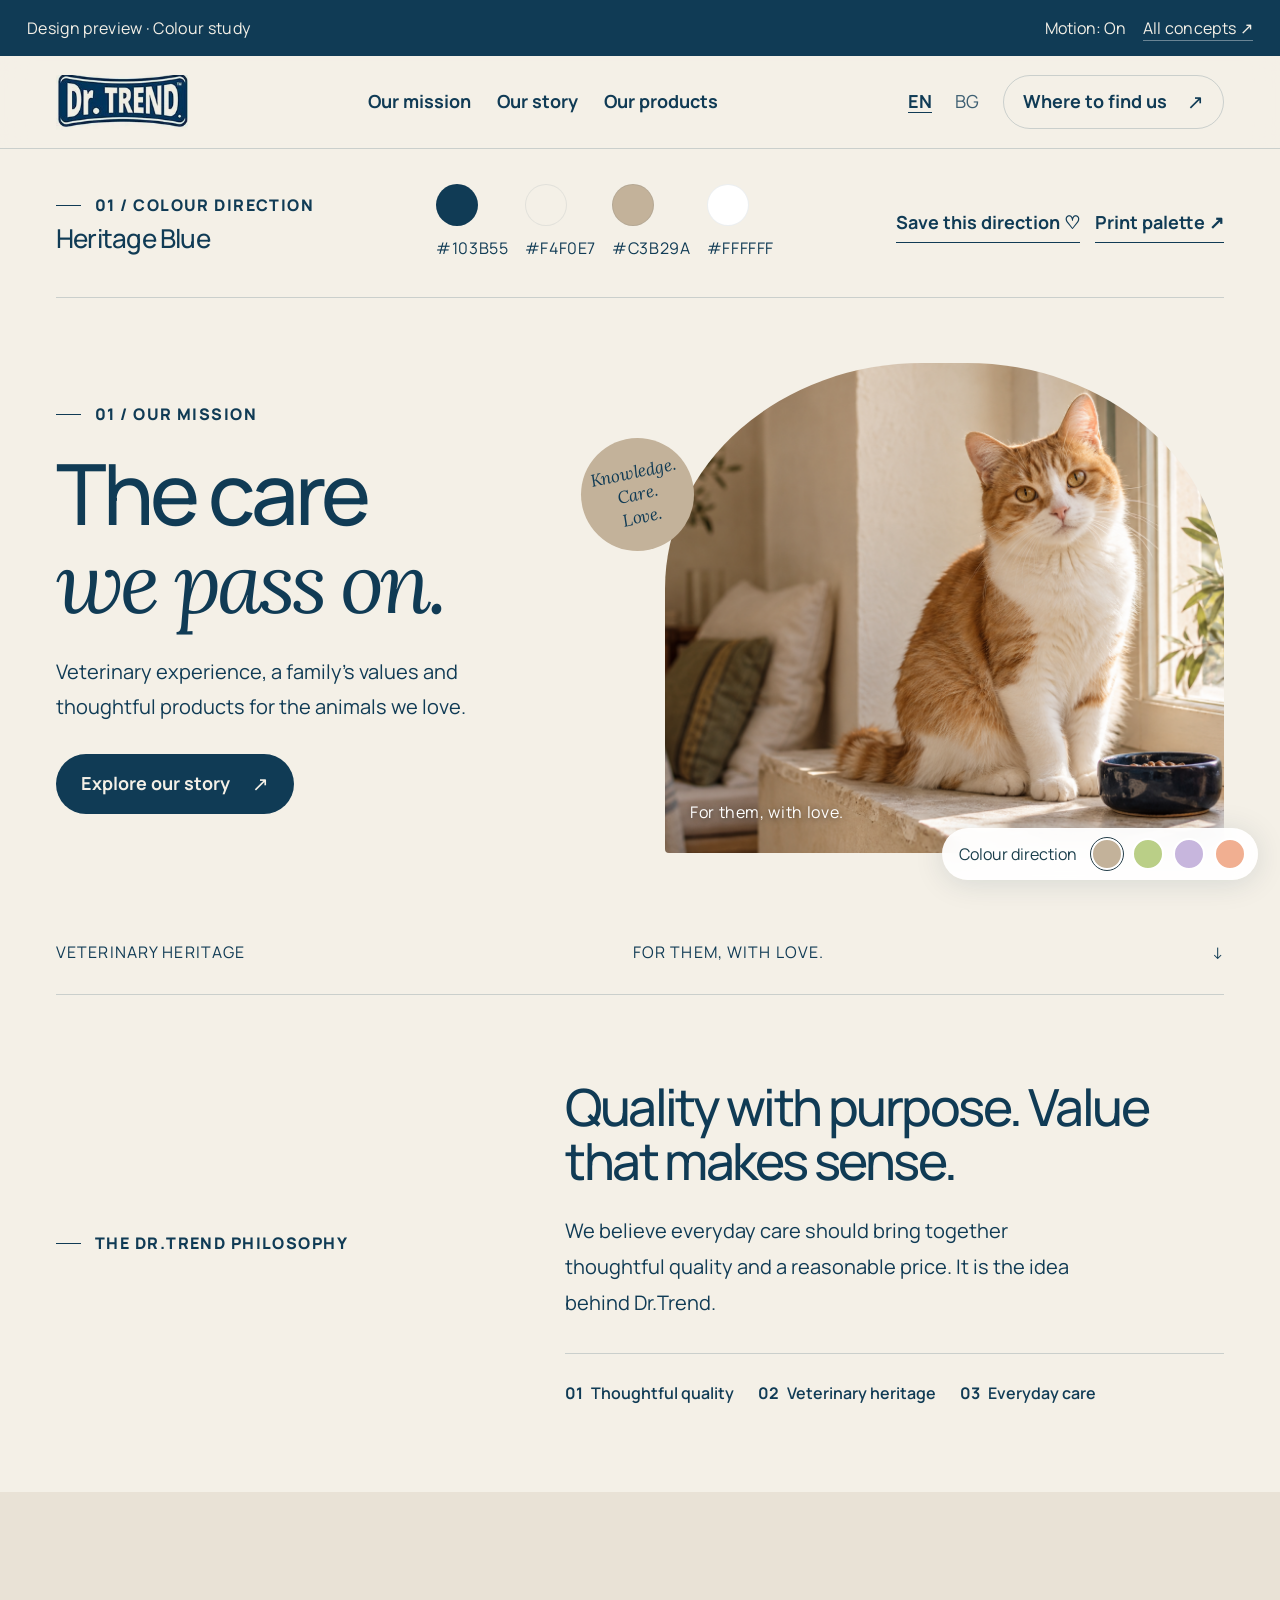
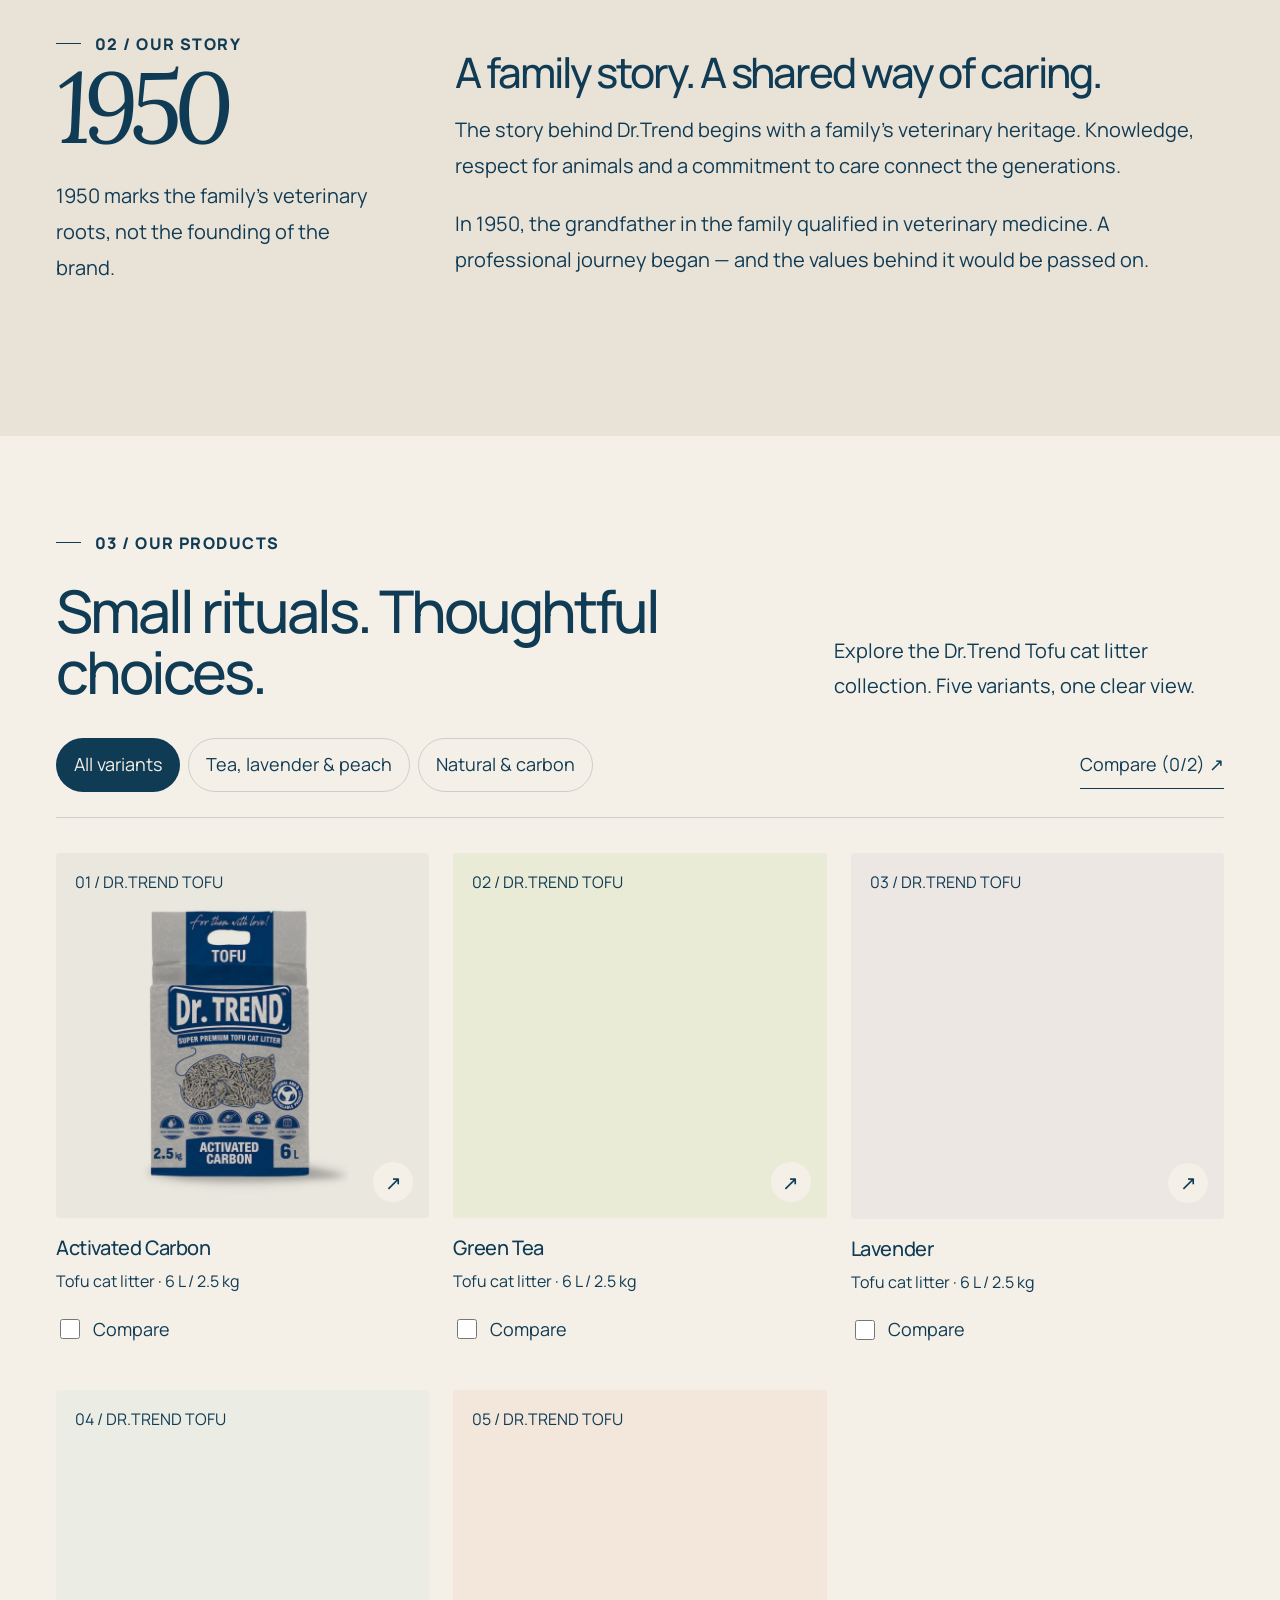
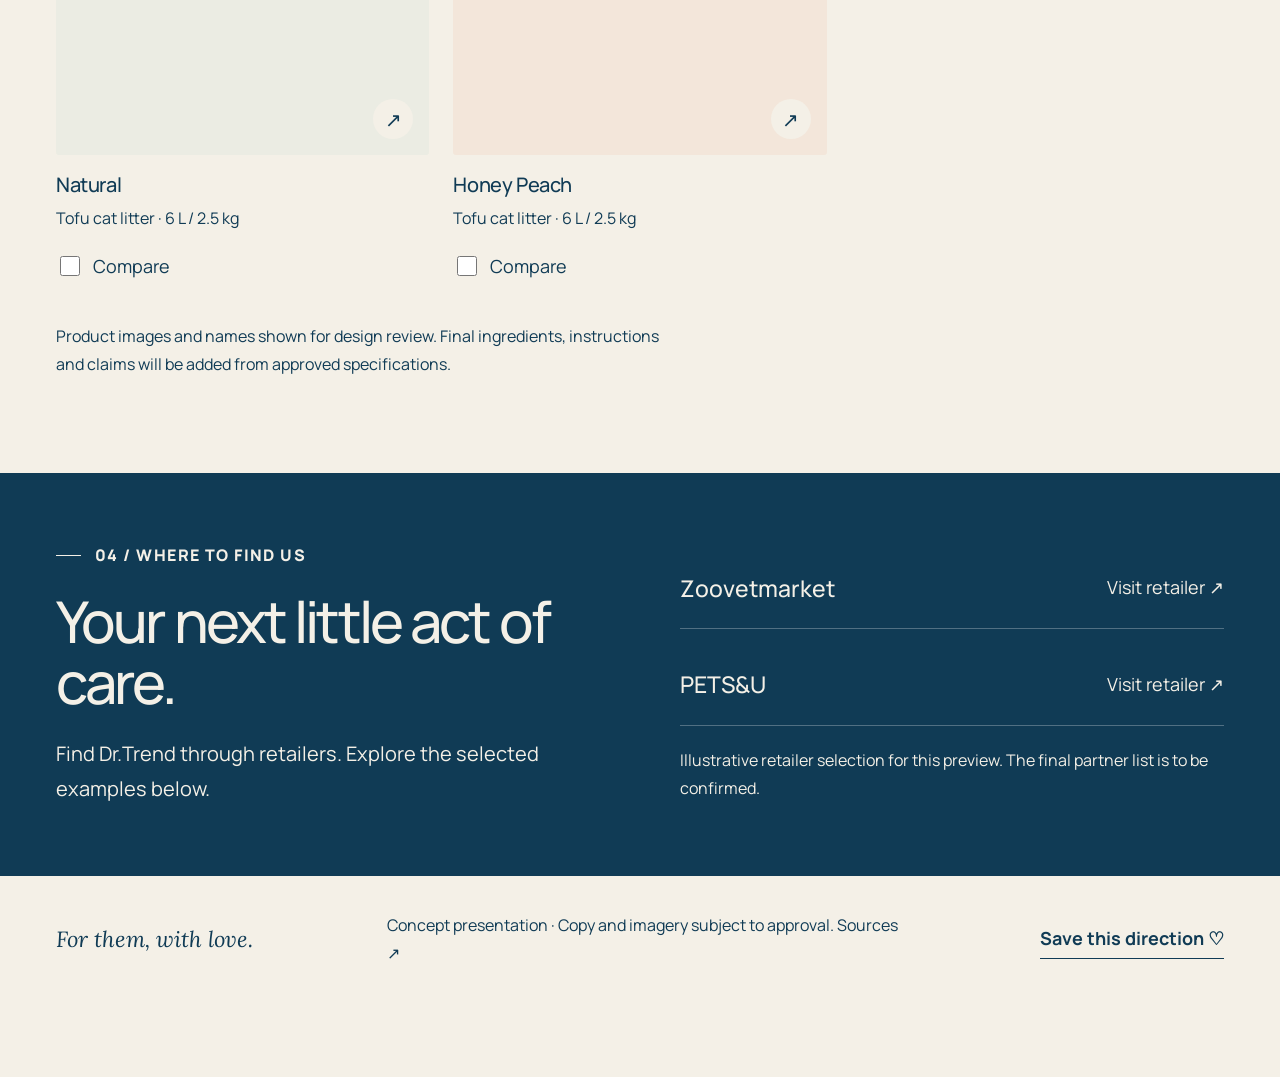
==== commit cb0691f9: "Refine mobile spacing and preserve the desktop story timeline" ====
--- a/concept.html
+++ b/concept.html
@@ -1 +1 @@
-<!doctype html><html lang="en"><head><meta charset="utf-8"><meta name="viewport" content="width=device-width,initial-scale=1"><meta name="description" content="Dr.Trend brand colour concept."><meta name="robots" content="noindex,nofollow"><title>Dr.Trend — Colour concept</title><link rel="stylesheet" href="assets/fonts.css?v=20261016-1"><link rel="stylesheet" href="styles.css?v=20261016-1"><script defer src="shared.js?v=20261016-1"></script><script defer src="site.js?v=20261016-1"></script><link rel="stylesheet" href="readability.css?v=20261016-1"></head><body data-page="concept"><a class="skip-link" href="#main">Skip to content</a><div id="app"></div><noscript>Please enable JavaScript to view this interactive design preview.</noscript></body></html>
+<!doctype html><html lang="en"><head><meta charset="utf-8"><meta name="viewport" content="width=device-width,initial-scale=1"><meta name="description" content="Dr.Trend brand colour concept."><meta name="robots" content="noindex,nofollow"><title>Dr.Trend — Colour concept</title><link rel="stylesheet" href="assets/fonts.css?v=20261016-2"><link rel="stylesheet" href="styles.css?v=20261016-2"><script defer src="shared.js?v=20261016-2"></script><script defer src="site.js?v=20261016-2"></script><link rel="stylesheet" href="readability.css?v=20261016-2"></head><body data-page="concept"><a class="skip-link" href="#main">Skip to content</a><div id="app"></div><noscript>Please enable JavaScript to view this interactive design preview.</noscript></body></html>
--- a/readability.css
+++ b/readability.css
@@ -156,6 +156,8 @@
   .collection-reveal { height: auto; min-height: 0; }
   .collection-pin { position: relative; top: 0; height: auto; min-height: 920px; }
   .product-fan { height: 520px; }
+}
+@media (min-width: 761px) and (max-height: 780px) {
   .chronicle-art { position: relative; top: 0; }
 }
 @media (max-width: 760px) {
@@ -164,6 +166,9 @@
   .studio-header nav { width: 100%; justify-content: space-between; gap: 12px; }
   .studio-hero .hero-footer { align-items: start; }
   .studio-art { min-height: 400px; }
+  .studio-art img { bottom: 98px; }
+  .studio-art .art-second { bottom: 85px; }
+  .studio-art .art-third { bottom: 80px; }
   .studio-art .art-caption { bottom: 20px; left: 20px; right: 20px; }
   .studio-art .art-caption span { max-width: 46%; }
   .palette-art { height: 440px; padding: 20px; }
@@ -206,8 +211,9 @@
   .compare-grid { gap: 16px; }
   .compare-grid h3 { font-size: 21px; }
   .compare-grid img { height: 140px; }
-  .living-topline { gap: 12px; font-size: var(--text-caption); }
-  .living-topline > span { max-width: 48%; }
+  .living-topline { display: grid; grid-template-columns: 1fr 1fr; gap: 16px; font-size: var(--text-caption); }
+  .living-topline > span { max-width: none; }
+  .living-topline > span:last-child { text-align: right; }
   .living-copy > p { max-width: 460px; }
   .living-copy .hero-footnote { display: flex; position: static; margin-top: 30px; gap: 15px; }
   .hero-footnote > span { font-size: 32px; }
